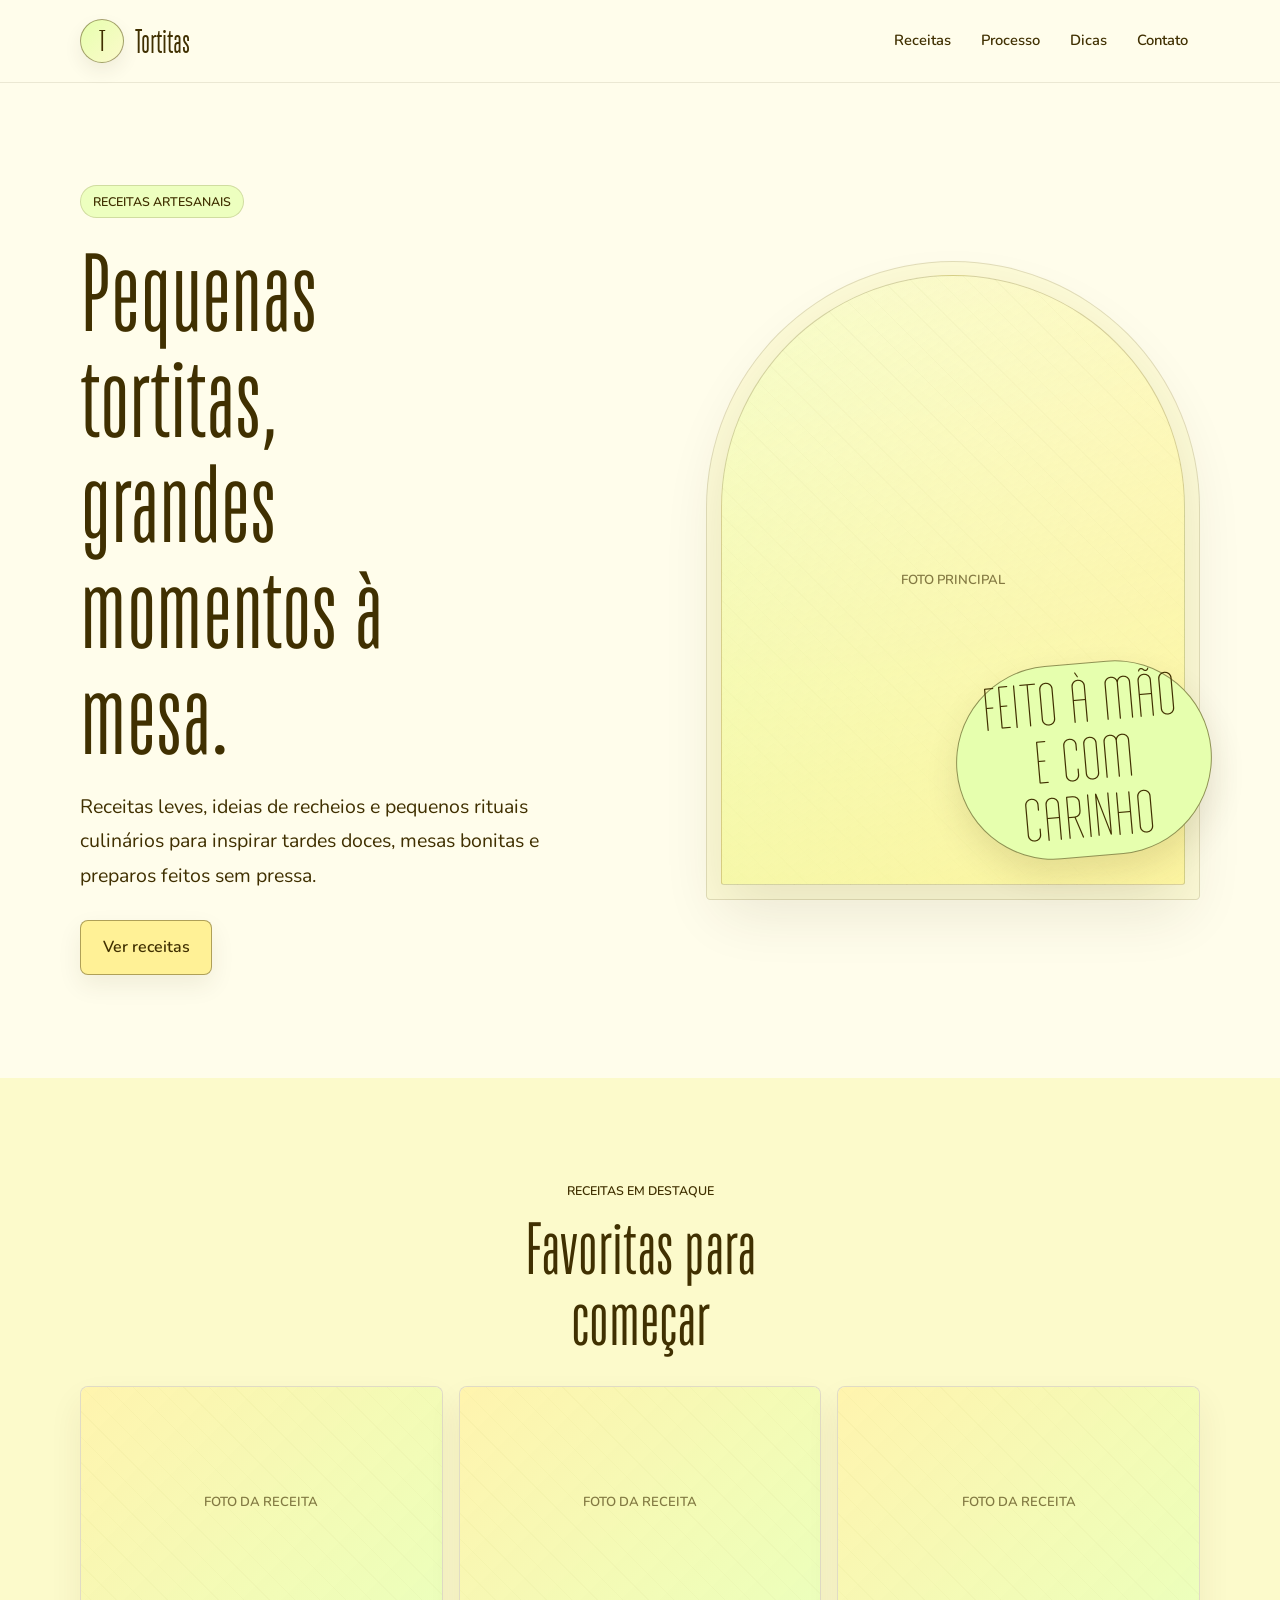
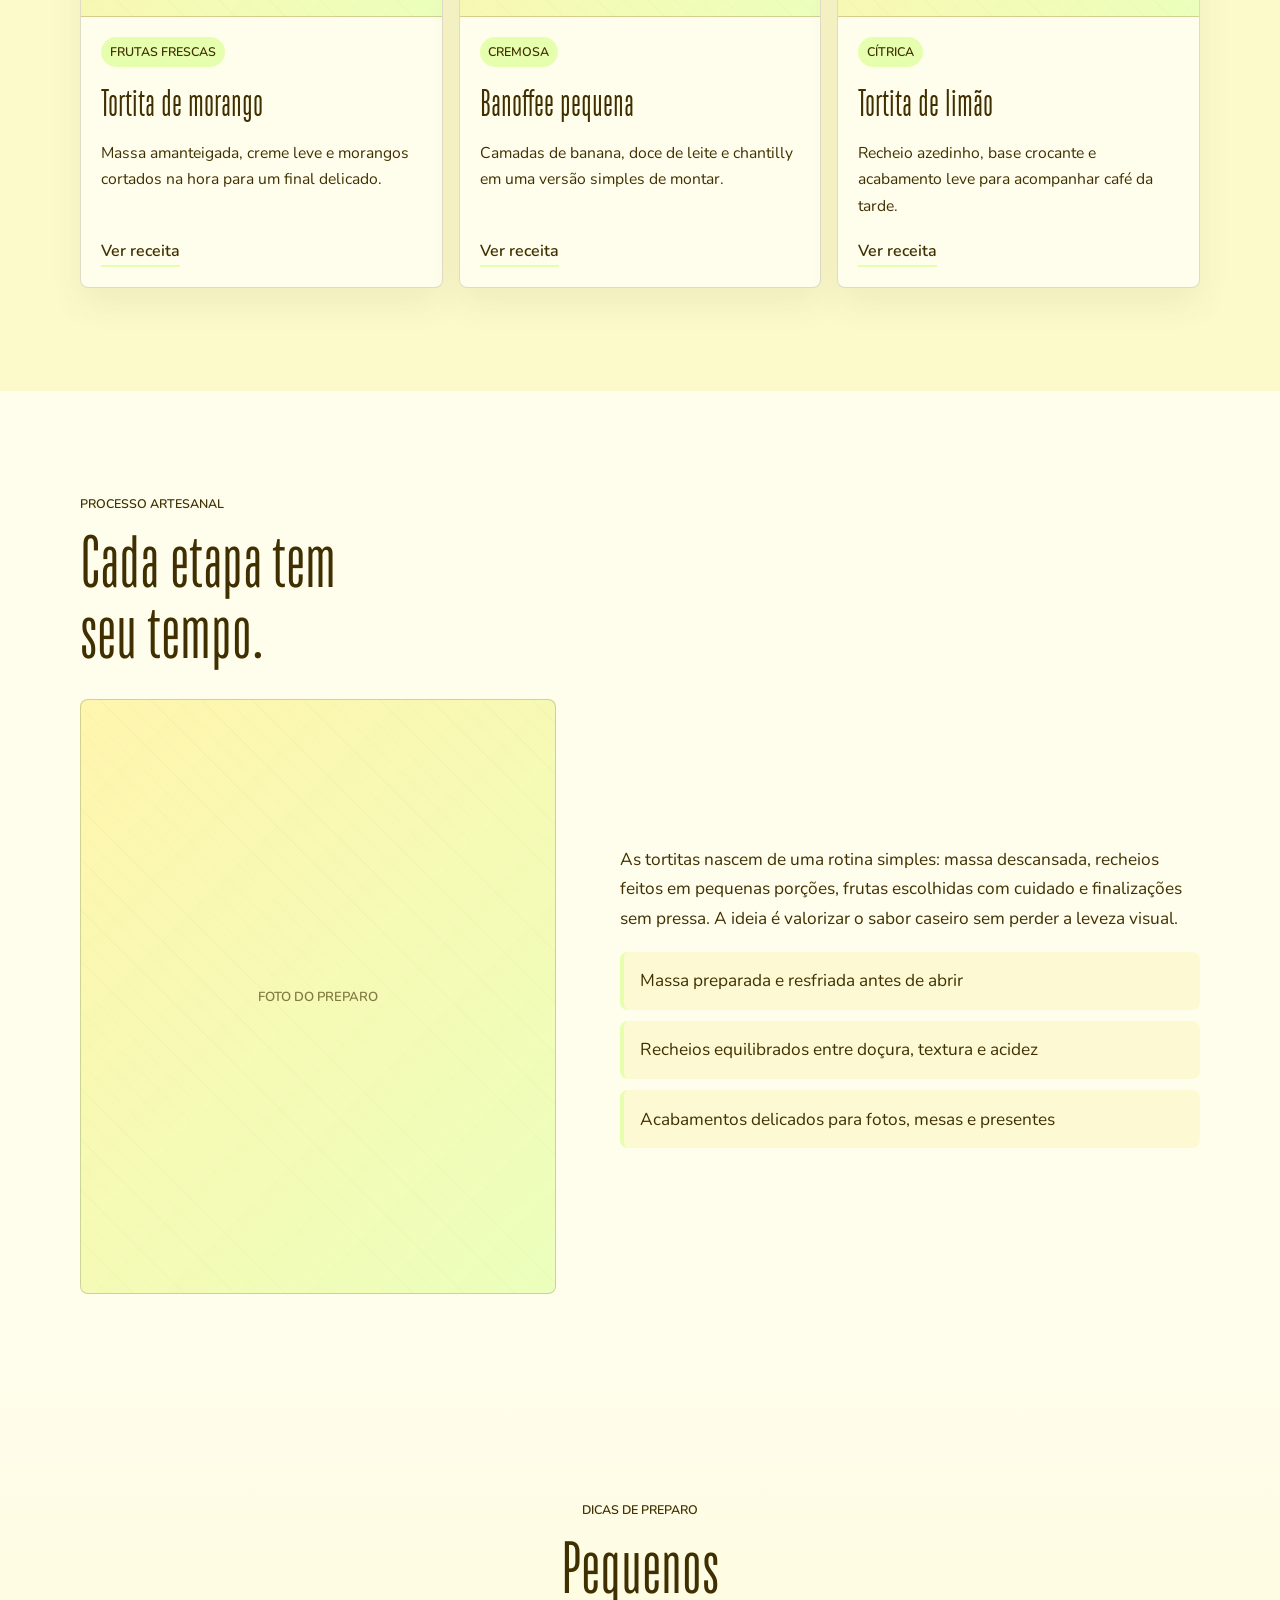
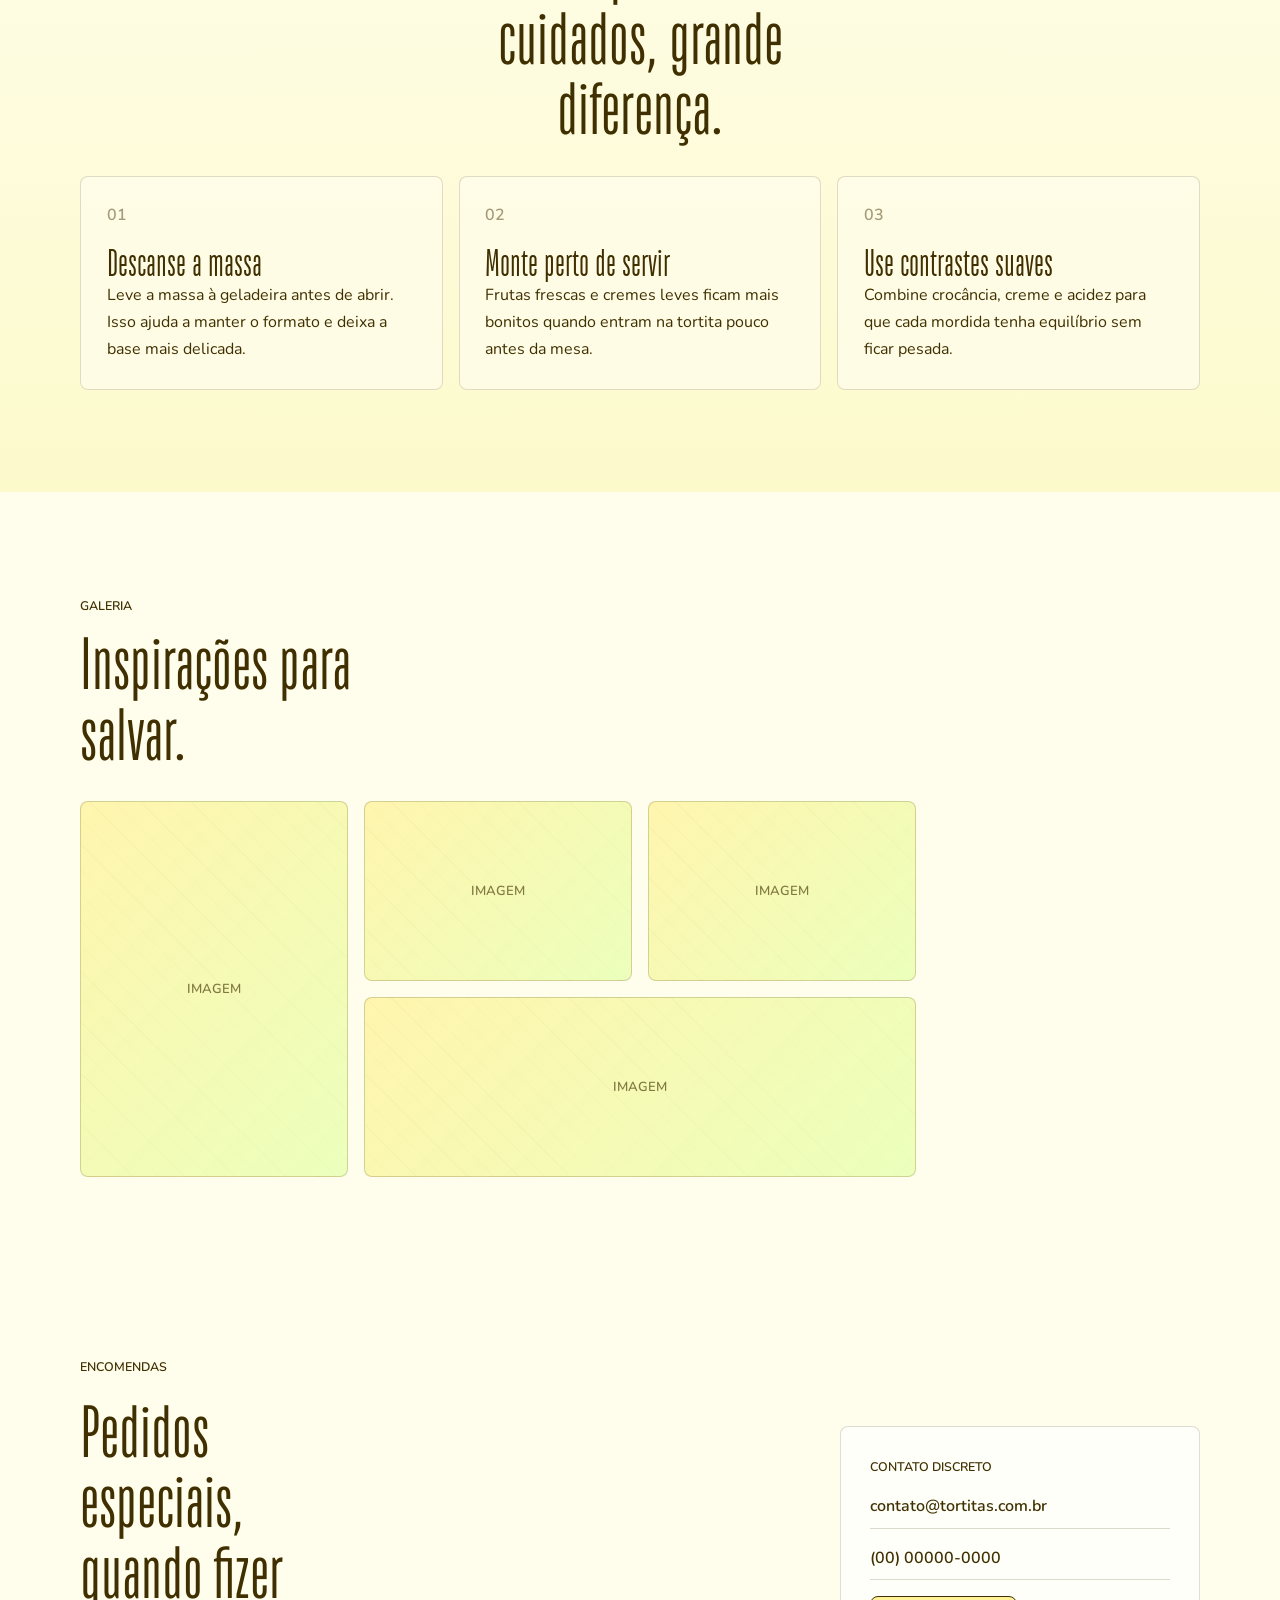
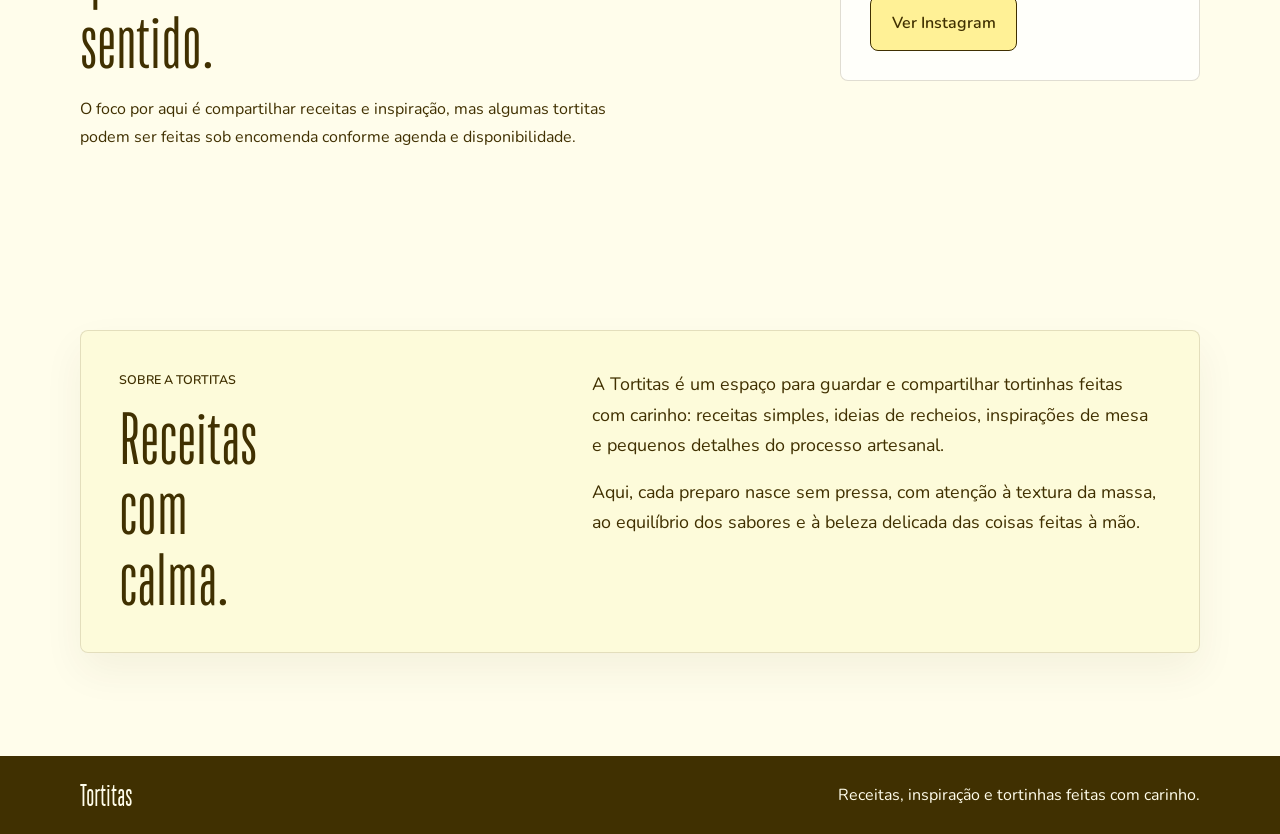
==== index.html @ 724f49f5 "Atualizacao" ====
<!DOCTYPE html>
<html lang="pt-BR">
<head>
  <meta charset="UTF-8">
  <meta name="viewport" content="width=device-width, initial-scale=1.0">
  <meta name="description" content="Tortitas: receitas, inspiração e processos artesanais para tortinhas delicadas feitas em casa.">
  <title>Tortitas | Receitas artesanais</title>
  <link rel="stylesheet" href="estilo/style.css">
</head>
<body>
  <header class="site-header">
    <nav class="navbar" aria-label="Navegação principal">
      <a class="brand" href="#inicio" aria-label="Tortitas - início">
        <span class="brand-mark" aria-hidden="true">T</span>
        <span class="brand-name">Tortitas</span>
      </a>

      <ul class="nav-menu">
        <li><a href="receitas.html">Receitas</a></li>
        <li><a href="#processo">Processo</a></li>
        <li><a href="#dicas">Dicas</a></li>
        <li><a href="#contato">Contato</a></li>
      </ul>
    </nav>
  </header>

  <main>
    <section class="hero section" id="inicio" aria-labelledby="hero-title">
      <div class="hero-content">
        <p class="eyebrow">receitas artesanais</p>
        <h1 id="hero-title">Pequenas tortitas, grandes momentos à mesa.</h1>
        <p class="hero-text">
          Receitas leves, ideias de recheios e pequenos rituais culinários para inspirar
          tardes doces, mesas bonitas e preparos feitos sem pressa.
        </p>
        <a class="button button-primary" href="receitas.html">Ver receitas</a>
      </div>

      <div class="hero-visual" aria-label="Espaço reservado para foto principal de tortitas">
        <div class="image-placeholder image-placeholder-large">
          <span>foto principal</span>
        </div>
        <p class="decorative-note">Feito à mão e com carinho</p>
      </div>
    </section>

    <section class="recipes section" id="receitas" aria-labelledby="recipes-title">
      <div class="section-heading section-heading-centered">
        <p class="eyebrow">receitas em destaque</p>
        <h2 id="recipes-title">Favoritas para começar</h2>
      </div>

      <div class="recipe-grid">
        <article class="recipe-card">
          <div class="image-placeholder card-image">
            <span>foto da receita</span>
          </div>
          <div class="card-content">
            <p class="card-meta">frutas frescas</p>
            <h3>Tortita de morango</h3>
            <p>Massa amanteigada, creme leve e morangos cortados na hora para um final delicado.</p>
            <a class="text-link" href="receitas.html">Ver receita</a>
          </div>
        </article>

        <article class="recipe-card">
          <div class="image-placeholder card-image">
            <span>foto da receita</span>
          </div>
          <div class="card-content">
            <p class="card-meta">cremosa</p>
            <h3>Banoffee pequena</h3>
            <p>Camadas de banana, doce de leite e chantilly em uma versão simples de montar.</p>
            <a class="text-link" href="receitas.html">Ver receita</a>
          </div>
        </article>

        <article class="recipe-card">
          <div class="image-placeholder card-image">
            <span>foto da receita</span>
          </div>
          <div class="card-content">
            <p class="card-meta">cítrica</p>
            <h3>Tortita de limão</h3>
            <p>Recheio azedinho, base crocante e acabamento leve para acompanhar café da tarde.</p>
            <a class="text-link" href="receitas.html">Ver receita</a>
          </div>
        </article>
      </div>
    </section>

    <section class="process section" id="processo" aria-labelledby="process-title">
      <div class="section-heading">
        <p class="eyebrow">processo artesanal</p>
        <h2 id="process-title">Cada etapa tem seu tempo.</h2>
      </div>

      <div class="process-grid">
        <div class="image-placeholder process-image">
          <span>foto do preparo</span>
        </div>

        <div class="process-copy">
          <p>
            As tortitas nascem de uma rotina simples: massa descansada, recheios feitos em pequenas
            porções, frutas escolhidas com cuidado e finalizações sem pressa. A ideia é valorizar o
            sabor caseiro sem perder a leveza visual.
          </p>

          <ul class="feature-list">
            <li>Massa preparada e resfriada antes de abrir</li>
            <li>Recheios equilibrados entre doçura, textura e acidez</li>
            <li>Acabamentos delicados para fotos, mesas e presentes</li>
          </ul>
        </div>
      </div>
    </section>

    <section class="tips section" id="dicas" aria-labelledby="tips-title">
      <div class="section-heading section-heading-centered">
        <p class="eyebrow">dicas de preparo</p>
        <h2 id="tips-title">Pequenos cuidados, grande diferença.</h2>
      </div>

      <div class="tips-list">
        <article class="tip-item">
          <span class="tip-number">01</span>
          <h3>Descanse a massa</h3>
          <p>Leve a massa à geladeira antes de abrir. Isso ajuda a manter o formato e deixa a base mais delicada.</p>
        </article>

        <article class="tip-item">
          <span class="tip-number">02</span>
          <h3>Monte perto de servir</h3>
          <p>Frutas frescas e cremes leves ficam mais bonitos quando entram na tortita pouco antes da mesa.</p>
        </article>

        <article class="tip-item">
          <span class="tip-number">03</span>
          <h3>Use contrastes suaves</h3>
          <p>Combine crocância, creme e acidez para que cada mordida tenha equilíbrio sem ficar pesada.</p>
        </article>
      </div>
    </section>

    <section class="gallery section" aria-labelledby="gallery-title">
      <div class="section-heading">
        <p class="eyebrow">galeria</p>
        <h2 id="gallery-title">Inspirações para salvar.</h2>
      </div>

      <div class="gallery-grid">
        <div class="image-placeholder gallery-item gallery-item-tall"><span>imagem</span></div>
        <div class="image-placeholder gallery-item"><span>imagem</span></div>
        <div class="image-placeholder gallery-item"><span>imagem</span></div>
        <div class="image-placeholder gallery-item gallery-item-wide"><span>imagem</span></div>
      </div>
    </section>

    <section class="contact section" id="contato" aria-labelledby="contact-title">
      <div class="contact-content">
        <p class="eyebrow">encomendas</p>
        <h2 id="contact-title">Pedidos especiais, quando fizer sentido.</h2>
        <p>
          O foco por aqui é compartilhar receitas e inspiração, mas algumas tortitas podem ser feitas
          sob encomenda conforme agenda e disponibilidade.
        </p>
      </div>

      <div class="contact-card" aria-label="Informações de contato">
        <p class="contact-label">Contato discreto</p>
        <a href="mailto:contato@tortitas.com.br">contato@tortitas.com.br</a>
        <a href="tel:+550000000000">(00) 00000-0000</a>
        <a class="button button-secondary" href="https://www.instagram.com/" target="_blank" rel="noreferrer">
          Ver Instagram
        </a>
      </div>
    </section>

    <section class="about section" id="sobre" aria-labelledby="about-title">
      <div class="about-card">
        <div class="section-heading">
          <p class="eyebrow">sobre a Tortitas</p>
          <h2 id="about-title">Receitas com calma.</h2>
        </div>

        <div class="about-text">
          <p>
            A Tortitas é um espaço para guardar e compartilhar tortinhas feitas com carinho:
            receitas simples, ideias de recheios, inspirações de mesa e pequenos detalhes do
            processo artesanal.
          </p>
          <p>
            Aqui, cada preparo nasce sem pressa, com atenção à textura da massa, ao equilíbrio
            dos sabores e à beleza delicada das coisas feitas à mão.
          </p>
        </div>
      </div>
    </section>
  </main>

  <footer class="site-footer">
    <p>Tortitas</p>
    <p>Receitas, inspiração e tortinhas feitas com carinho.</p>
  </footer>
</body>
</html>
---- estilo/style.css ----
@charset "UTF-8";

@font-face {
  font-family: "TT Bluescreens";
  src: url("../tt-bluescreens-font/TT Bluescreens Trial Regular.ttf") format("truetype");
  font-weight: 400;
}

@font-face {
  font-family: "Nunito Local";
  src: url("../nunito-font/Nunito-Regular.ttf") format("truetype");
  font-weight: 400;
}

@font-face {
  font-family: "Nunito Local";
  src: url("../nunito-font/Nunito-SemiBold.ttf") format("truetype");
  font-weight: 700;
}

@font-face {
  font-family: "Salve Decorative";
  src: url("../salve-narrow-font/Salve-Narrow.otf") format("opentype");
  font-weight: 400;
}

:root {
  --cream: #FFFDEB;
  --butter: #FCFACB;
  --sun: #FFF196;
  --green: #E6FFAE;
  --ink: #403001;
  --white: #ffffff;
  --line: rgba(64, 48, 1, 0.16);
  --soft-line: rgba(64, 48, 1, 0.1);
  --shadow: 0 22px 50px rgba(64, 48, 1, 0.1);
  --radius: 8px;
  --max-width: 1120px;
  --section-space: clamp(4rem, 8vw, 7rem);
}

* {
  box-sizing: border-box;
}

html {
  scroll-behavior: smooth;
}

body {
  margin: 0;
  background: var(--cream);
  color: var(--ink);
  font-family: "Nunito Local", Nunito, Arial, sans-serif;
  font-size: 1rem;
  line-height: 1.7;
}

img {
  display: block;
  max-width: 100%;
}

a {
  color: inherit;
  text-decoration: none;
}

h1,
h2,
h3,
p {
  margin: 0;
}

h1,
h2,
h3,
.brand-name {
  font-family: "TT Bluescreens", Georgia, serif;
  font-weight: 400;
  line-height: 0.95;
}

h1 {
  max-width: 13ch;
  font-size: clamp(3.6rem, 8vw, 7.3rem);
}

h2 {
  max-width: 13ch;
  font-size: clamp(2.8rem, 5.8vw, 5.2rem);
}

h3 {
  font-size: clamp(1.8rem, 3vw, 2.5rem);
}

.site-header {
  position: sticky;
  top: 0;
  z-index: 10;
  background: rgba(255, 253, 235, 0.9);
  border-bottom: 1px solid var(--soft-line);
  backdrop-filter: blur(18px);
}

.navbar {
  width: min(calc(100% - 2rem), var(--max-width));
  min-height: 82px;
  margin: 0 auto;
  display: flex;
  align-items: center;
  justify-content: space-between;
  gap: clamp(1.5rem, 4vw, 3rem);
}

.brand {
  display: inline-flex;
  align-items: center;
  flex: 0 0 auto;
  gap: 0.7rem;
}

.brand-mark {
  width: 44px;
  height: 44px;
  display: grid;
  place-items: center;
  border: 1px solid rgba(64, 48, 1, 0.45);
  border-radius: 50%;
  background: linear-gradient(135deg, var(--green), var(--butter));
  font-family: "TT Bluescreens", Georgia, serif;
  font-size: 1.9rem;
  line-height: 1;
  box-shadow: 0 8px 18px rgba(64, 48, 1, 0.08);
}

.brand-name {
  font-size: 2.15rem;
  line-height: 1;
}

.nav-menu {
  display: flex;
  align-items: center;
  justify-content: flex-end;
  flex-wrap: wrap;
  gap: 0.45rem;
  padding: 0;
  margin: 0;
  list-style: none;
  font-size: 0.92rem;
  font-weight: 700;
}

.nav-menu a {
  position: relative;
  display: inline-flex;
  align-items: center;
  min-height: 38px;
  padding: 0.35rem 0.72rem;
  border-radius: 999px;
  transition: background 180ms ease, color 180ms ease;
}

.nav-menu a::after {
  content: "";
  position: absolute;
  left: 0.72rem;
  right: 0.72rem;
  bottom: 0.38rem;
  height: 2px;
  background: rgba(64, 48, 1, 0.35);
  transform: scaleX(0);
  transform-origin: left;
  transition: transform 180ms ease;
}

.nav-menu a:hover,
.nav-menu a:focus-visible,
.nav-menu a[aria-current="page"] {
  background: rgba(255, 241, 150, 0.58);
}

.nav-menu a:hover::after,
.nav-menu a:focus-visible::after,
.nav-menu a[aria-current="page"]::after {
  transform: scaleX(1);
}

.section {
  width: min(calc(100% - 2rem), var(--max-width));
  margin: 0 auto;
  padding: var(--section-space) 0;
}

.eyebrow,
.card-meta,
.contact-label {
  font-size: 0.78rem;
  font-weight: 700;
  letter-spacing: 0;
  text-transform: uppercase;
}

.button {
  width: fit-content;
  min-height: 48px;
  display: inline-flex;
  align-items: center;
  justify-content: center;
  padding: 0.8rem 1.3rem;
  border: 1px solid var(--ink);
  border-radius: var(--radius);
  font-weight: 700;
  transition: transform 180ms ease, box-shadow 180ms ease, background 180ms ease;
}

.button:hover,
.button:focus-visible {
  transform: translateY(-2px);
  box-shadow: 0 12px 24px rgba(64, 48, 1, 0.12);
}

.button-primary {
  background: var(--ink);
  color: var(--cream);
}

.button-secondary {
  background: var(--sun);
}

.text-link {
  width: fit-content;
  border-bottom: 2px solid var(--green);
  font-weight: 700;
}

.hero {
  position: relative;
  min-height: calc(100vh - 78px);
  display: grid;
  grid-template-columns: minmax(0, 1fr) minmax(300px, 0.92fr);
  align-items: center;
  gap: clamp(2.5rem, 7vw, 5.8rem);
  padding-top: clamp(4rem, 8vw, 7rem);
  padding-bottom: clamp(4.5rem, 8vw, 7rem);
}

.hero-content,
.process-copy,
.card-content,
.contact-content {
  display: grid;
  gap: 1.15rem;
}

.hero-content {
  gap: 1.35rem;
}

.hero .eyebrow {
  width: fit-content;
  padding: 0.3rem 0.75rem;
  border: 1px solid rgba(64, 48, 1, 0.16);
  border-radius: 999px;
  background: rgba(230, 255, 174, 0.72);
}

.hero h1 {
  max-width: 10.8ch;
  font-size: clamp(4.1rem, 8.7vw, 8rem);
}

.hero-text {
  max-width: 32rem;
  font-size: clamp(1.08rem, 1.8vw, 1.22rem);
  line-height: 1.75;
}

.hero .button-primary {
  margin-top: 0.35rem;
  padding: 0.82rem 1.35rem;
  background: var(--sun);
  color: var(--ink);
  border-color: rgba(64, 48, 1, 0.42);
  box-shadow: 0 10px 24px rgba(64, 48, 1, 0.08);
}

.hero-visual {
  position: relative;
  padding: clamp(0.55rem, 1.5vw, 0.85rem);
  border: 1px solid rgba(64, 48, 1, 0.14);
  border-radius: 999px 999px 18px 18px;
  background: rgba(252, 250, 203, 0.62);
}

.image-placeholder {
  display: grid;
  place-items: center;
  min-height: 260px;
  overflow: hidden;
  border: 1px solid rgba(64, 48, 1, 0.2);
  border-radius: var(--radius);
  background:
    linear-gradient(135deg, rgba(255, 241, 150, 0.72), rgba(230, 255, 174, 0.78)),
    repeating-linear-gradient(45deg, rgba(64, 48, 1, 0.07) 0 1px, transparent 1px 18px);
  color: rgba(64, 48, 1, 0.64);
  font-size: 0.82rem;
  font-weight: 700;
  text-transform: uppercase;
}

.image-placeholder-large {
  min-height: clamp(400px, 55vw, 610px);
  border-radius: 999px 999px 12px 12px;
  background:
    linear-gradient(145deg, rgba(255, 253, 235, 0.1), rgba(255, 241, 150, 0.78)),
    linear-gradient(35deg, rgba(230, 255, 174, 0.76), rgba(252, 250, 203, 0.4)),
    repeating-linear-gradient(45deg, rgba(64, 48, 1, 0.055) 0 1px, transparent 1px 20px);
  box-shadow: 0 26px 60px rgba(64, 48, 1, 0.11);
}

.decorative-note {
  position: absolute;
  right: clamp(-0.9rem, -1vw, -0.35rem);
  bottom: clamp(1.2rem, 4vw, 2.6rem);
  max-width: 16rem;
  padding: 0.65rem 1.2rem;
  background: var(--green);
  border: 1px solid rgba(64, 48, 1, 0.52);
  border-radius: 999px;
  font-family: "Salve Decorative", "Brush Script MT", cursive;
  font-size: clamp(2.25rem, 4.7vw, 4.2rem);
  line-height: 0.95;
  text-align: center;
  box-shadow: 0 16px 34px rgba(64, 48, 1, 0.12);
  transform: rotate(-5deg);
}

.section-heading {
  display: grid;
  gap: 0.75rem;
  margin-bottom: 2rem;
}

.section-heading-centered {
  justify-items: center;
  text-align: center;
}

.about {
  padding-top: clamp(3rem, 6vw, 5rem);
}

.about-card {
  display: grid;
  grid-template-columns: minmax(220px, 0.72fr) minmax(0, 1fr);
  align-items: start;
  gap: clamp(1.8rem, 5vw, 4rem);
  padding: clamp(1.4rem, 4vw, 2.4rem);
  border: 1px solid rgba(64, 48, 1, 0.14);
  border-radius: var(--radius);
  background: rgba(252, 250, 203, 0.52);
  box-shadow: 0 18px 42px rgba(64, 48, 1, 0.06);
}

.about .section-heading {
  margin-bottom: 0;
}

.about h2 {
  max-width: 8ch;
}

.about-text {
  display: grid;
  gap: 1rem;
  max-width: 42rem;
  font-size: clamp(1rem, 1.5vw, 1.12rem);
}

.recipes {
  width: 100%;
  max-width: none;
  background: var(--butter);
}

.recipes > * {
  width: min(calc(100% - 2rem), var(--max-width));
  margin-inline: auto;
}

.recipe-grid {
  display: grid;
  grid-template-columns: repeat(3, minmax(0, 1fr));
  align-items: stretch;
  gap: 1rem;
}

.recipe-card {
  height: 100%;
  display: flex;
  flex-direction: column;
  overflow: hidden;
  border: 1px solid var(--line);
  border-radius: var(--radius);
  background: var(--cream);
  box-shadow: 0 16px 34px rgba(64, 48, 1, 0.07);
}

.card-image {
  height: 230px;
  min-height: 230px;
  flex: 0 0 230px;
  border-width: 0 0 1px;
  border-radius: 0;
}

.card-content {
  flex: 1;
  display: flex;
  flex-direction: column;
  align-items: flex-start;
  padding: 1.25rem;
}

.card-content p:not(.card-meta) {
  font-size: 0.98rem;
}

.card-meta {
  width: fit-content;
  padding: 0.25rem 0.55rem;
  border-radius: 999px;
  background: var(--green);
}

.card-content .text-link {
  margin-top: auto;
}

.process-grid {
  display: grid;
  grid-template-columns: minmax(240px, 0.82fr) minmax(0, 1fr);
  align-items: center;
  gap: clamp(2rem, 5vw, 4rem);
}

.process-image {
  aspect-ratio: 4 / 5;
}

.process-copy {
  max-width: 38rem;
  font-size: 1.08rem;
}

.feature-list {
  display: grid;
  gap: 0.7rem;
  padding: 0;
  margin: 0;
  list-style: none;
}

.feature-list li {
  padding: 0.9rem 1rem;
  border-left: 4px solid var(--green);
  background: rgba(252, 250, 203, 0.72);
  border-radius: var(--radius);
}

.tips {
  width: 100%;
  max-width: none;
  background: linear-gradient(180deg, var(--cream), var(--butter));
}

.tips > * {
  width: min(calc(100% - 2rem), var(--max-width));
  margin-inline: auto;
}

.tips-list {
  display: grid;
  grid-template-columns: repeat(3, minmax(0, 1fr));
  gap: 1rem;
}

.tip-item {
  padding: clamp(1.2rem, 3vw, 1.6rem);
  border: 1px solid var(--line);
  border-radius: var(--radius);
  background: rgba(255, 253, 235, 0.75);
}

.tip-number {
  display: block;
  margin-bottom: 1rem;
  color: rgba(64, 48, 1, 0.48);
  font-weight: 700;
}

.gallery-grid {
  display: grid;
  grid-template-columns: repeat(4, 1fr);
  grid-auto-rows: 180px;
  gap: 1rem;
}

.gallery-item {
  min-height: auto;
}

.gallery-item-tall {
  grid-row: span 2;
}

.gallery-item-wide {
  grid-column: span 2;
}

.contact {
  display: grid;
  grid-template-columns: minmax(0, 1fr) minmax(280px, 360px);
  align-items: center;
  gap: clamp(2rem, 6vw, 5rem);
  padding-top: clamp(3rem, 6vw, 5rem);
}

.contact-content p {
  max-width: 34rem;
}

.contact-card {
  display: grid;
  gap: 1rem;
  padding: clamp(1.25rem, 4vw, 1.8rem);
  border: 1px solid var(--line);
  border-radius: var(--radius);
  background: rgba(255, 255, 255, 0.72);
}

.contact-card a:not(.button) {
  padding-bottom: 0.45rem;
  border-bottom: 1px solid rgba(64, 48, 1, 0.18);
  font-weight: 700;
}

.recipes-page {
  background:
    linear-gradient(180deg, rgba(252, 250, 203, 0.62), rgba(255, 253, 235, 0) 28rem),
    var(--cream);
}

.recipes-hero {
  display: grid;
  justify-items: center;
  gap: 1.1rem;
  padding-top: clamp(4rem, 8vw, 7rem);
  padding-bottom: clamp(3rem, 6vw, 4.5rem);
  text-align: center;
}

.recipes-hero h1 {
  max-width: 11ch;
}

.recipes-hero p:not(.eyebrow) {
  max-width: 42rem;
  font-size: clamp(1.05rem, 1.8vw, 1.22rem);
}

.recipe-collection {
  display: grid;
  gap: clamp(1.2rem, 3vw, 1.8rem);
  padding-top: 0;
}

.editorial-recipe-card {
  display: grid;
  grid-template-columns: minmax(260px, 0.82fr) minmax(0, 1fr);
  align-items: stretch;
  overflow: hidden;
  border: 1px solid var(--line);
  border-radius: var(--radius);
  background: rgba(255, 253, 235, 0.84);
  box-shadow: 0 18px 42px rgba(64, 48, 1, 0.07);
  transition: transform 180ms ease, box-shadow 180ms ease;
}

.editorial-recipe-card:hover {
  transform: translateY(-3px);
  box-shadow: 0 24px 54px rgba(64, 48, 1, 0.11);
}

.editorial-recipe-image {
  min-height: 330px;
  margin: 0;
  background: var(--butter);
}

.editorial-recipe-image img {
  width: 100%;
  height: 100%;
  object-fit: cover;
}

.editorial-recipe-placeholder {
  display: grid;
  place-items: center;
  height: 100%;
  min-height: 330px;
  background:
    linear-gradient(135deg, rgba(255, 241, 150, 0.72), rgba(230, 255, 174, 0.78)),
    repeating-linear-gradient(45deg, rgba(64, 48, 1, 0.07) 0 1px, transparent 1px 18px);
  color: rgba(64, 48, 1, 0.64);
  font-size: 0.82rem;
  font-weight: 700;
  text-transform: uppercase;
}

.editorial-recipe-content {
  display: grid;
  align-content: center;
  gap: 1rem;
  padding: clamp(1.35rem, 4vw, 2.4rem);
}

.editorial-recipe-content h2 {
  max-width: 9ch;
  font-size: clamp(2.8rem, 5vw, 4.6rem);
}

.editorial-recipe-content p:not(.card-meta) {
  max-width: 42rem;
}

.site-footer {
  display: flex;
  align-items: center;
  justify-content: space-between;
  gap: 1rem;
  padding: 1.4rem max(1rem, calc((100vw - var(--max-width)) / 2));
  border-top: 1px solid rgba(64, 48, 1, 0.14);
  background: var(--ink);
  color: var(--cream);
}

.site-footer p:first-child {
  font-family: "TT Bluescreens", Georgia, serif;
  font-size: 2rem;
  line-height: 1;
}

@media (max-width: 900px) {
  .hero,
  .process-grid,
  .contact {
    grid-template-columns: 1fr;
  }

  .hero {
    min-height: auto;
    padding-top: 3rem;
  }

  .about-card {
    grid-template-columns: 1fr;
  }

  .recipe-grid,
  .tips-list {
    grid-template-columns: 1fr;
  }

  .card-image {
    height: 260px;
    min-height: 260px;
    flex-basis: 260px;
  }

  .gallery-grid {
    grid-template-columns: repeat(2, 1fr);
  }

  .editorial-recipe-card {
    grid-template-columns: 1fr;
  }

  .editorial-recipe-image,
  .editorial-recipe-placeholder {
    min-height: 280px;
  }
}

@media (max-width: 640px) {
  .navbar {
    min-height: auto;
    padding: 0.95rem 0 1rem;
    align-items: flex-start;
    flex-direction: column;
    gap: 0.85rem;
  }

  .nav-menu {
    width: 100%;
    display: grid;
    grid-template-columns: repeat(2, 1fr);
    gap: 0.5rem;
    font-size: 0.9rem;
  }

  .nav-menu a {
    min-height: 40px;
    justify-content: center;
    padding: 0.45rem 0.65rem;
    border: 1px solid rgba(64, 48, 1, 0.1);
    background: rgba(252, 250, 203, 0.5);
  }

  .nav-menu a::after {
    display: none;
  }

  .section,
  .recipes > *,
  .tips > * {
    width: min(calc(100% - 1.25rem), var(--max-width));
  }

  h1,
  h2 {
    max-width: 11ch;
  }

  .button {
    width: 100%;
  }

  .image-placeholder-large {
    min-height: 340px;
  }

  .decorative-note {
    right: 0.5rem;
    bottom: 1.3rem;
    max-width: 12rem;
  }

  .gallery-grid {
    grid-template-columns: 1fr;
    grid-auto-rows: 220px;
  }

  .gallery-item-tall,
  .gallery-item-wide {
    grid-column: auto;
    grid-row: auto;
  }

  .site-footer {
    align-items: flex-start;
    flex-direction: column;
  }
}
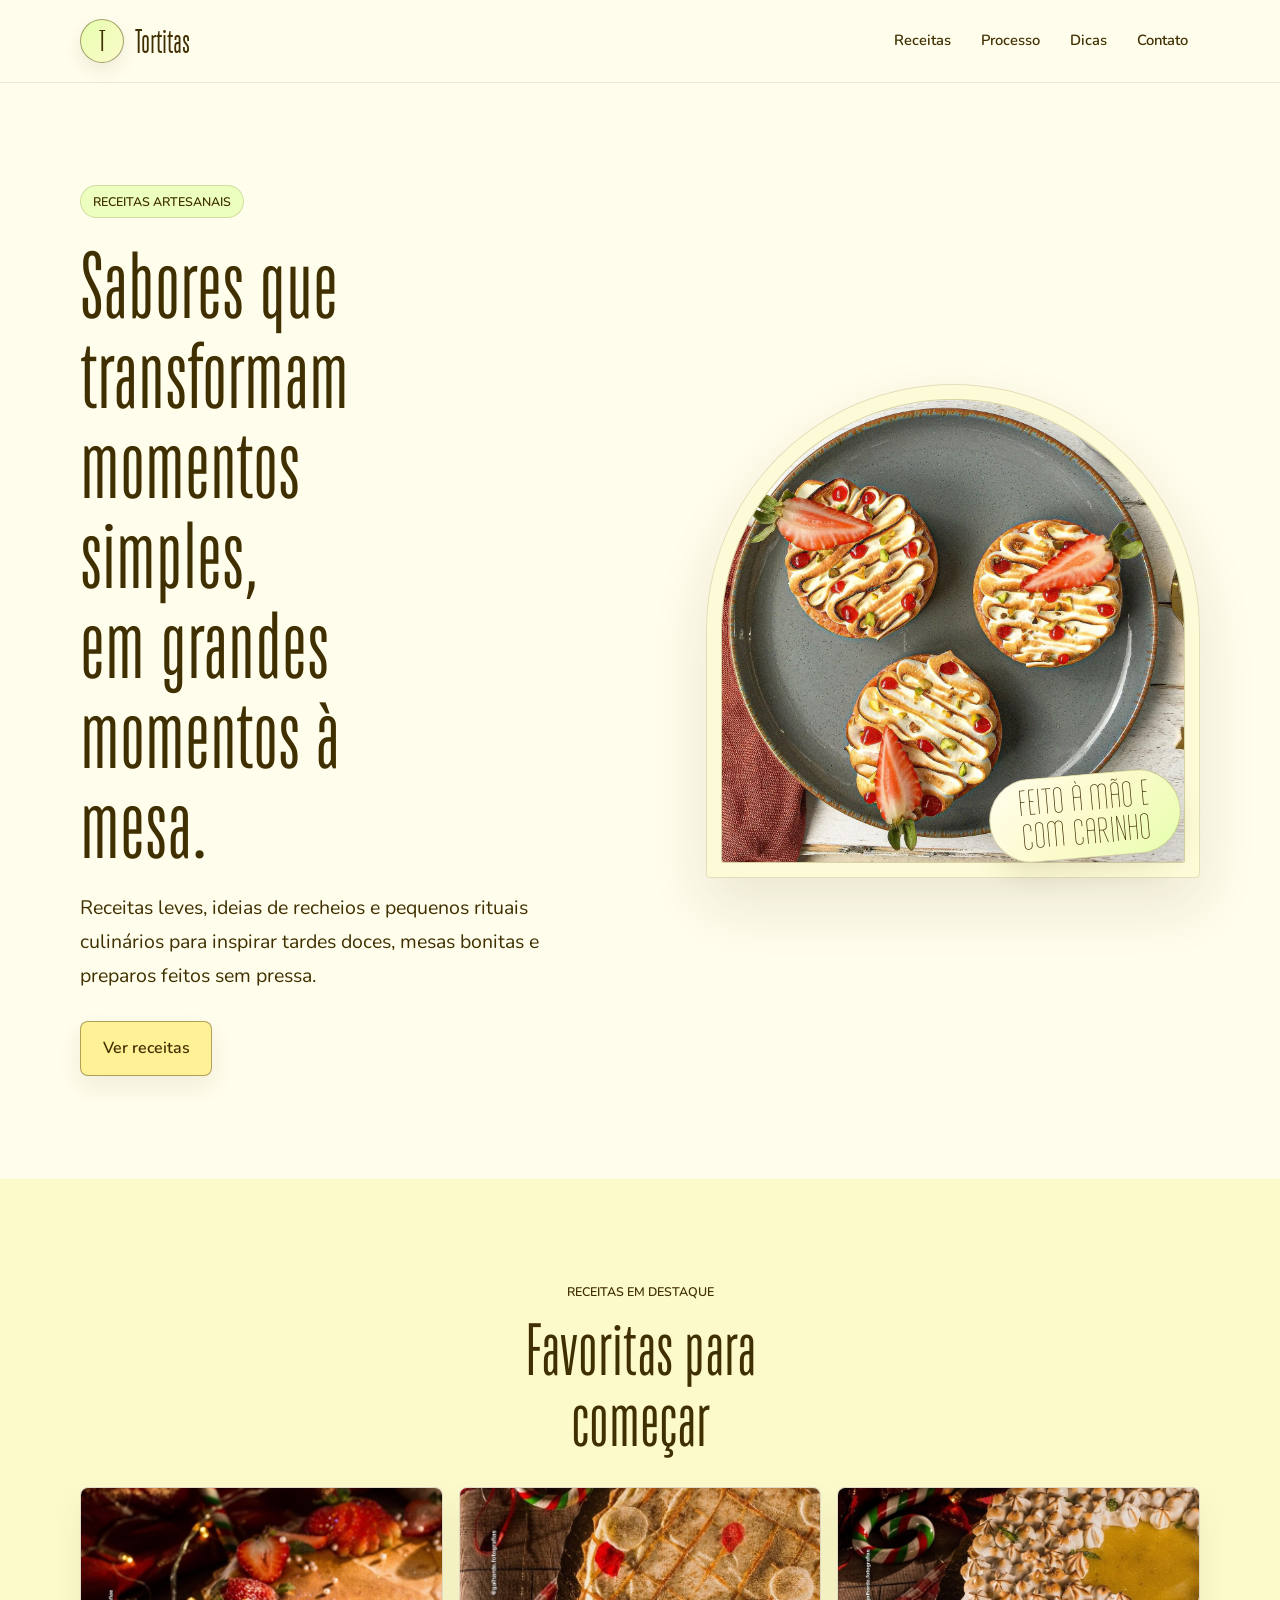
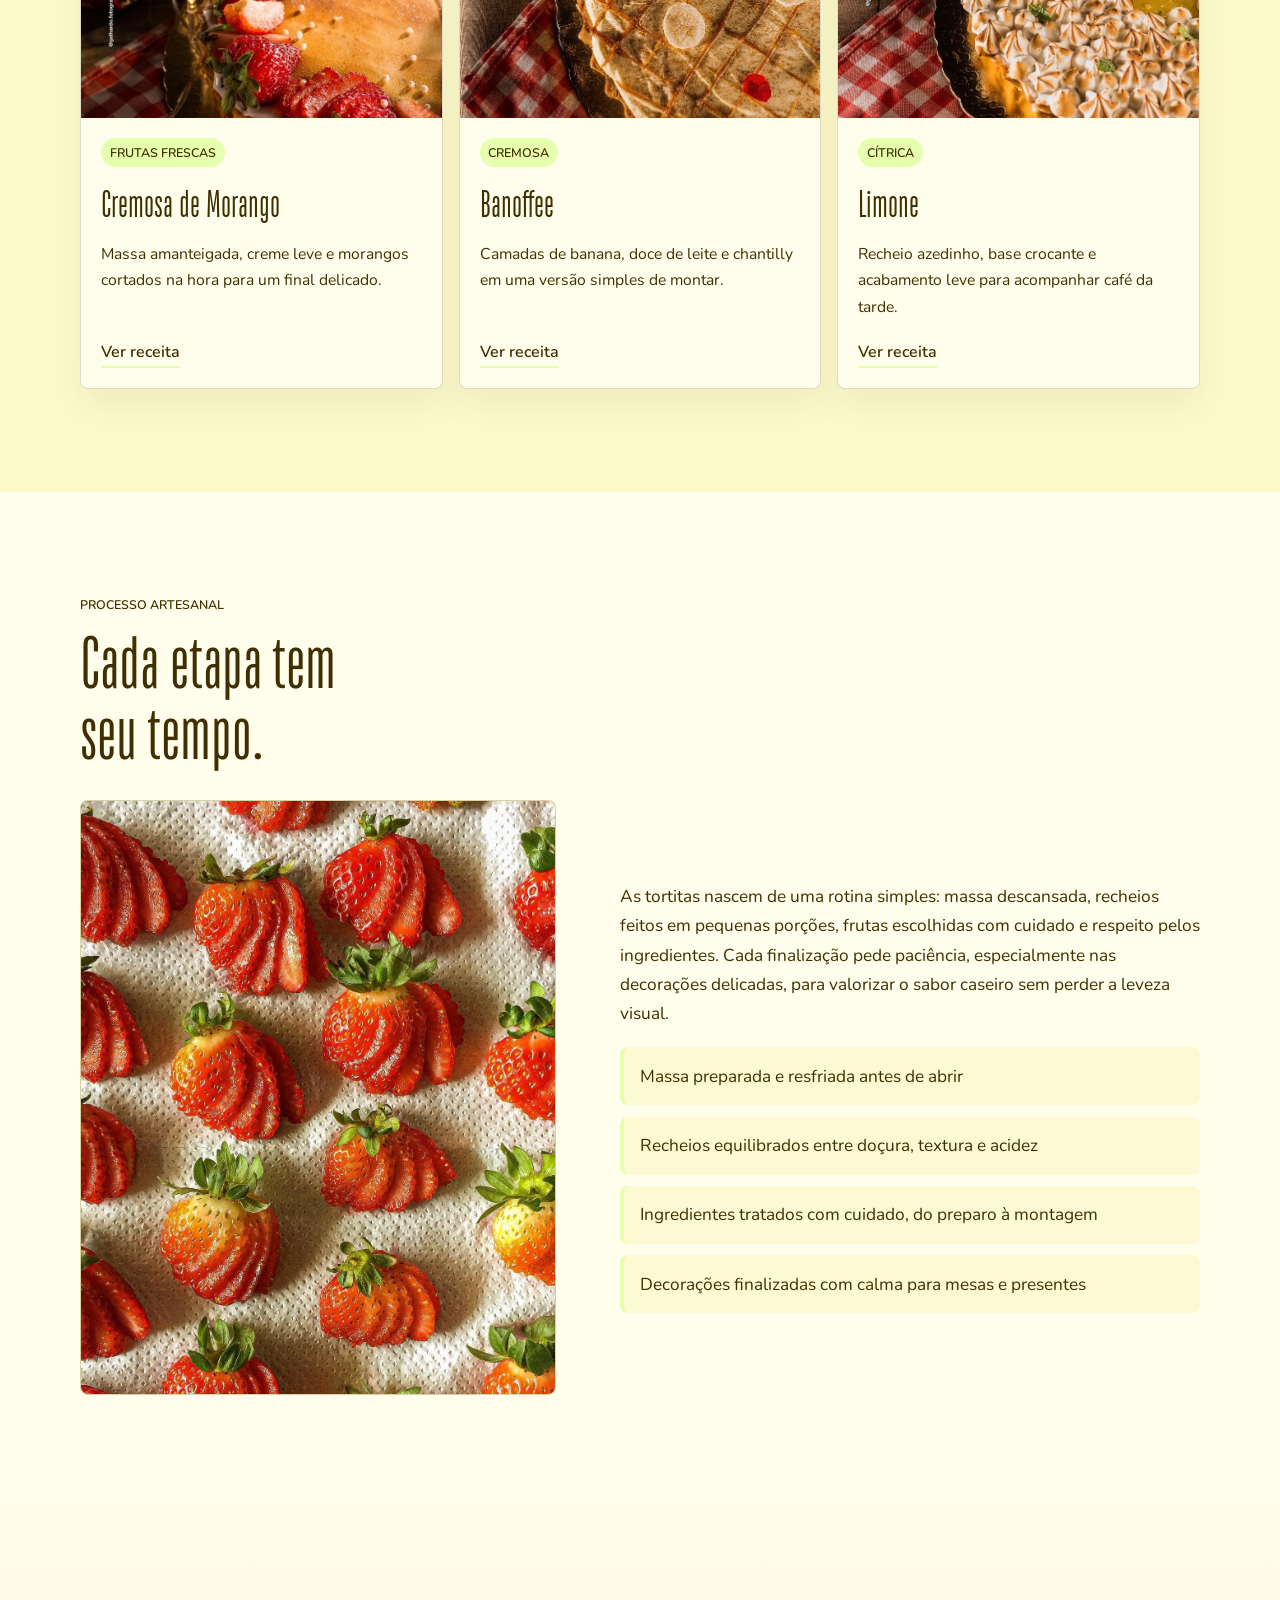
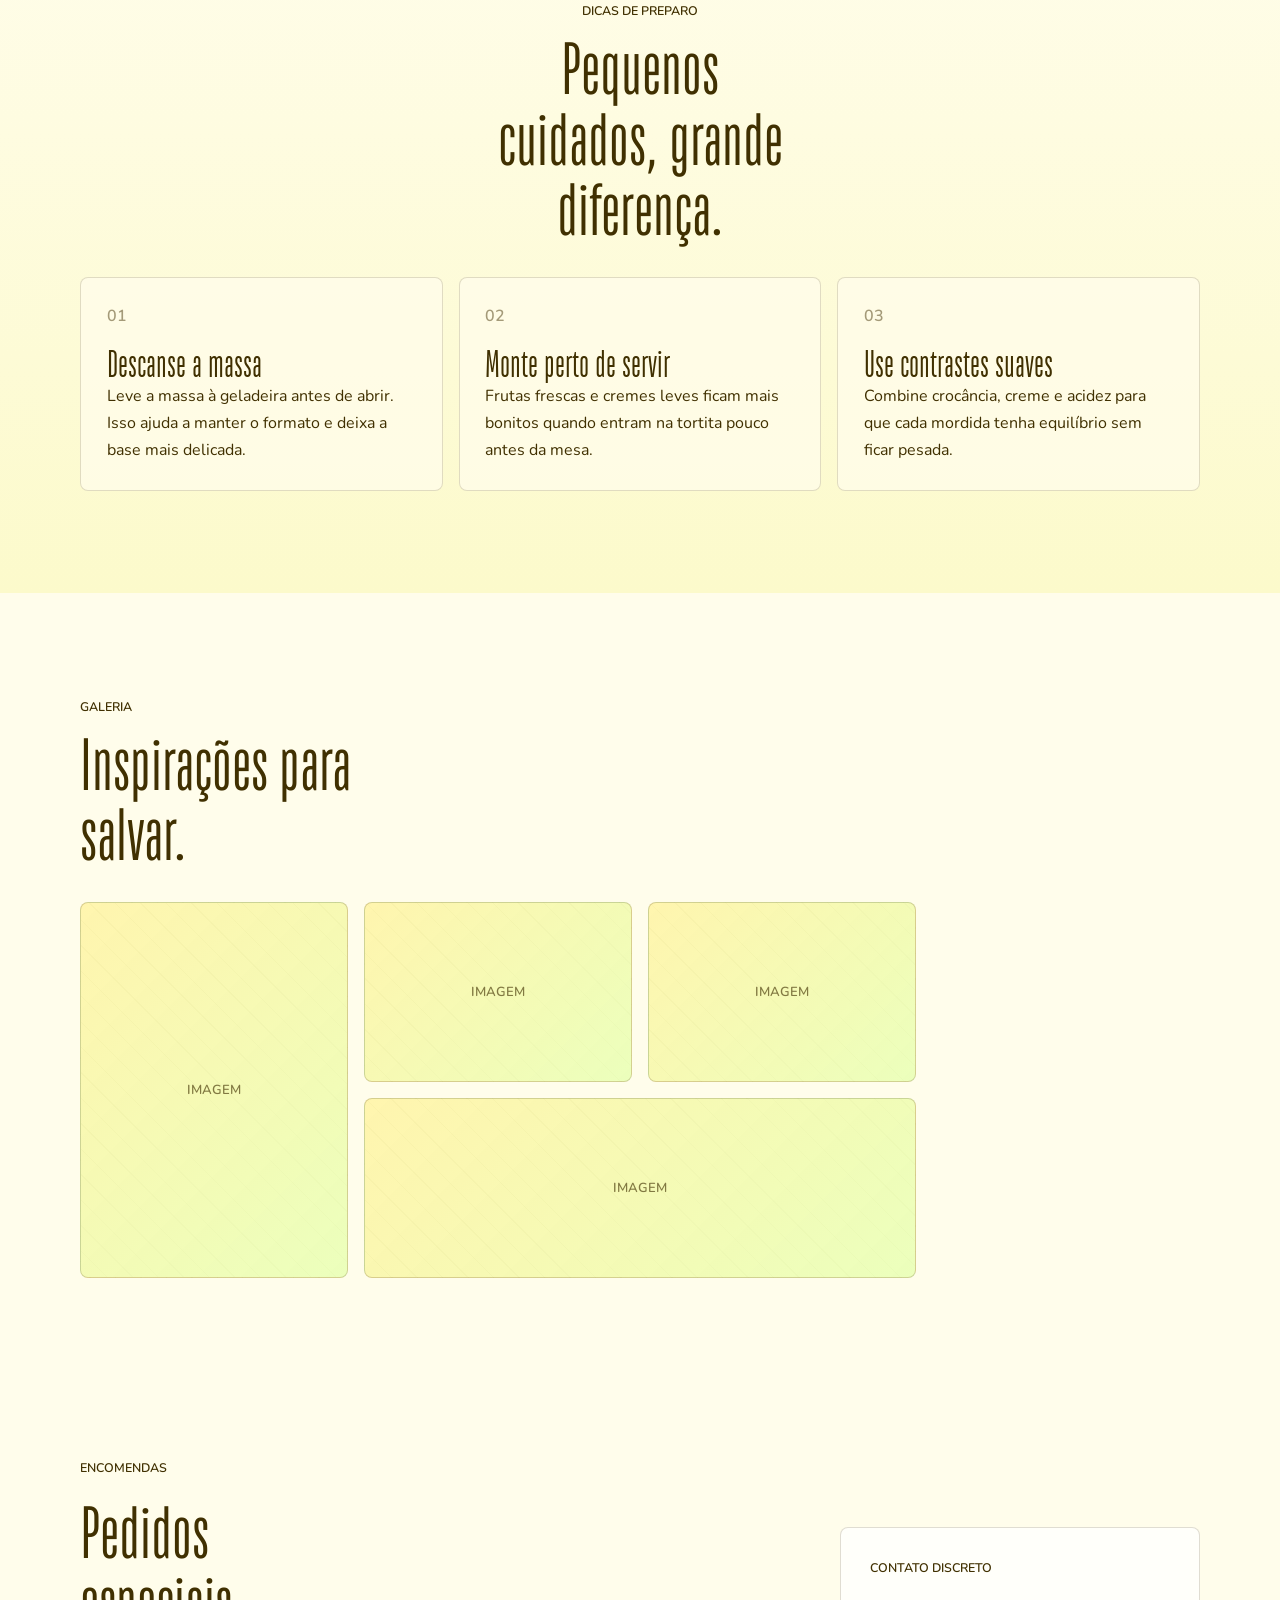
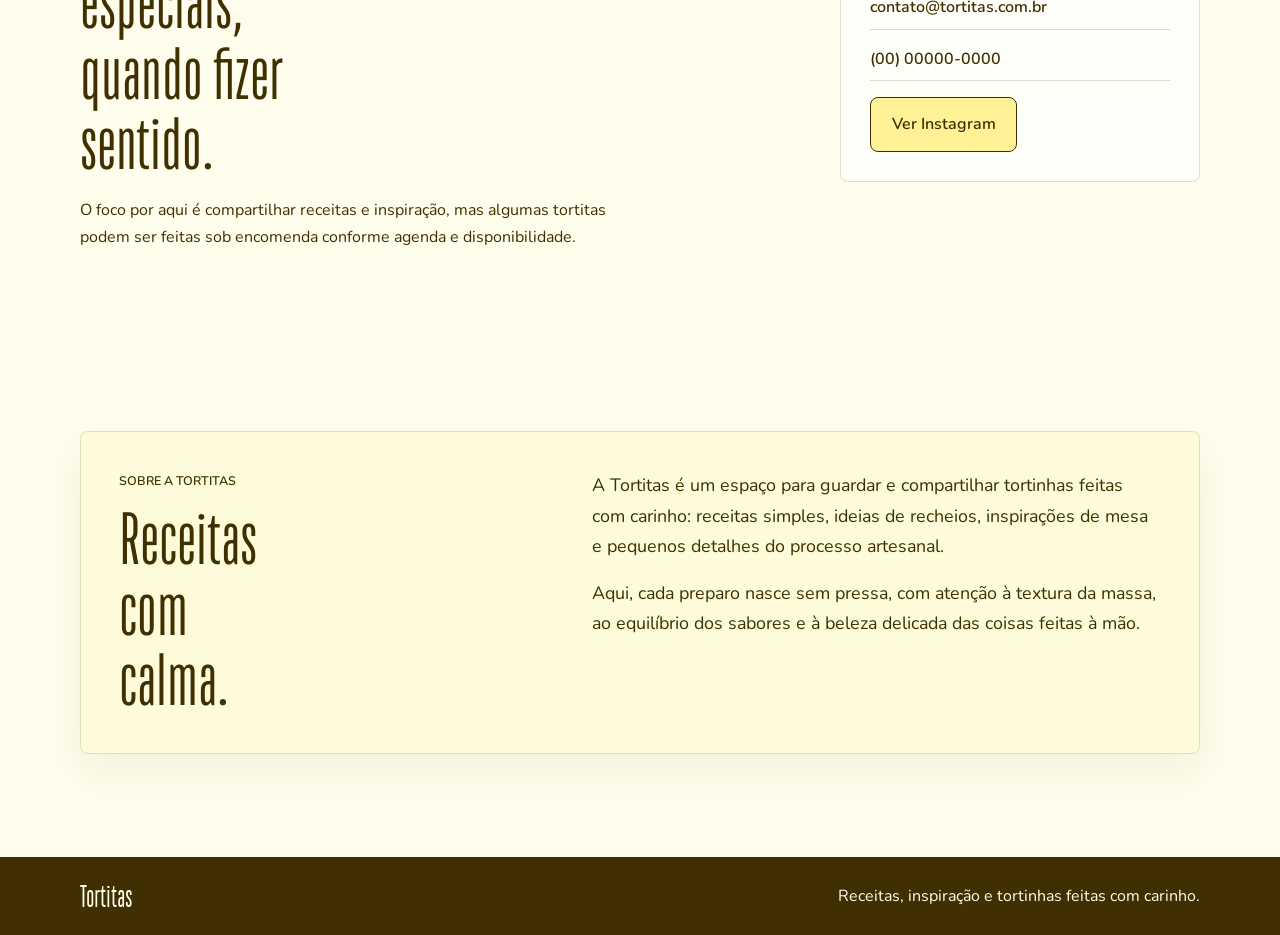
==== commit 67d2d638: "Atualizacao" ====
--- a/index.html
+++ b/index.html
@@ -28,7 +28,7 @@
     <section class="hero section" id="inicio" aria-labelledby="hero-title">
       <div class="hero-content">
         <p class="eyebrow">receitas artesanais</p>
-        <h1 id="hero-title">Pequenas tortitas, grandes momentos à mesa.</h1>
+        <h1 id="hero-title">Sabores que transformam momentos simples, <br>em grandes momentos à mesa.</h1>
         <p class="hero-text">
           Receitas leves, ideias de recheios e pequenos rituais culinários para inspirar
           tardes doces, mesas bonitas e preparos feitos sem pressa.
@@ -37,9 +37,7 @@
       </div>
 
       <div class="hero-visual" aria-label="Espaço reservado para foto principal de tortitas">
-        <div class="image-placeholder image-placeholder-large">
-          <span>foto principal</span>
-        </div>
+        <img class="hero-image image-placeholder-large" src="images/principal1.jpg" alt="Tortitas artesanais em uma mesa delicada">
         <p class="decorative-note">Feito à mão e com carinho</p>
       </div>
     </section>
@@ -52,36 +50,36 @@
 
       <div class="recipe-grid">
         <article class="recipe-card">
-          <div class="image-placeholder card-image">
-            <span>foto da receita</span>
-          </div>
+          <figure class="card-image">
+            <img src="images/cremosamorango (2).jpg" alt="Tortita cremosa de morango">
+          </figure>
           <div class="card-content">
             <p class="card-meta">frutas frescas</p>
-            <h3>Tortita de morango</h3>
+            <h3>Cremosa de Morango</h3>
             <p>Massa amanteigada, creme leve e morangos cortados na hora para um final delicado.</p>
             <a class="text-link" href="receitas.html">Ver receita</a>
           </div>
         </article>
 
         <article class="recipe-card">
-          <div class="image-placeholder card-image">
-            <span>foto da receita</span>
-          </div>
+          <figure class="card-image">
+            <img src="images/banoffeec.jpg" alt="Tortita banoffee com banana e doce de leite">
+          </figure>
           <div class="card-content">
             <p class="card-meta">cremosa</p>
-            <h3>Banoffee pequena</h3>
+            <h3>Banoffee</h3>
             <p>Camadas de banana, doce de leite e chantilly em uma versão simples de montar.</p>
             <a class="text-link" href="receitas.html">Ver receita</a>
           </div>
         </article>
 
         <article class="recipe-card">
-          <div class="image-placeholder card-image">
-            <span>foto da receita</span>
-          </div>
+          <figure class="card-image">
+            <img src="images/limonec.jpg" alt="Tortita Limone com merengue tostado">
+          </figure>
           <div class="card-content">
             <p class="card-meta">cítrica</p>
-            <h3>Tortita de limão</h3>
+            <h3>Limone</h3>
             <p>Recheio azedinho, base crocante e acabamento leve para acompanhar café da tarde.</p>
             <a class="text-link" href="receitas.html">Ver receita</a>
           </div>
@@ -96,21 +94,23 @@
       </div>
 
       <div class="process-grid">
-        <div class="image-placeholder process-image">
-          <span>foto do preparo</span>
-        </div>
+        <figure class="process-image">
+          <img src="images/moranguinhos.jpg" alt="Morangos frescos preparados com cuidado para tortitas artesanais">
+        </figure>
 
         <div class="process-copy">
           <p>
             As tortitas nascem de uma rotina simples: massa descansada, recheios feitos em pequenas
-            porções, frutas escolhidas com cuidado e finalizações sem pressa. A ideia é valorizar o
-            sabor caseiro sem perder a leveza visual.
+            porções, frutas escolhidas com cuidado e respeito pelos ingredientes. Cada finalização
+            pede paciência, especialmente nas decorações delicadas, para valorizar o sabor caseiro
+            sem perder a leveza visual.
           </p>
 
           <ul class="feature-list">
             <li>Massa preparada e resfriada antes de abrir</li>
             <li>Recheios equilibrados entre doçura, textura e acidez</li>
-            <li>Acabamentos delicados para fotos, mesas e presentes</li>
+            <li>Ingredientes tratados com cuidado, do preparo à montagem</li>
+            <li>Decorações finalizadas com calma para mesas e presentes</li>
           </ul>
         </div>
       </div>
--- a/estilo/style.css
+++ b/estilo/style.css
@@ -270,8 +270,8 @@
 }
 
 .hero h1 {
-  max-width: 10.8ch;
-  font-size: clamp(4.1rem, 8.7vw, 8rem);
+  max-width: 12ch;
+  font-size: clamp(3.6rem, 7.4vw, 6.8rem);
 }
 
 .hero-text {
@@ -295,6 +295,8 @@
   border: 1px solid rgba(64, 48, 1, 0.14);
   border-radius: 999px 999px 18px 18px;
   background: rgba(252, 250, 203, 0.62);
+  box-shadow: 0 26px 60px rgba(64, 48, 1, 0.11);
+  overflow: visible;
 }
 
 .image-placeholder {
@@ -323,20 +325,35 @@
   box-shadow: 0 26px 60px rgba(64, 48, 1, 0.11);
 }
 
+.hero-image {
+  display: block;
+  width: 100%;
+  height: auto;
+  min-height: 0;
+  object-fit: contain;
+  object-position: center top;
+  border: 1px solid rgba(64, 48, 1, 0.2);
+  border-radius: 999px 999px 12px 12px;
+  background: var(--butter);
+  box-shadow: none;
+}
+
 .decorative-note {
   position: absolute;
-  right: clamp(-0.9rem, -1vw, -0.35rem);
-  bottom: clamp(1.2rem, 4vw, 2.6rem);
-  max-width: 16rem;
-  padding: 0.65rem 1.2rem;
-  background: var(--green);
-  border: 1px solid rgba(64, 48, 1, 0.52);
+  right: clamp(0.75rem, 2vw, 1.15rem);
+  bottom: clamp(0.75rem, 2vw, 1.15rem);
+  width: auto;
+  max-width: 12rem;
+  margin: 0;
+  padding: 0.45rem 0.9rem;
+  background: linear-gradient(135deg, var(--cream), var(--butter) 52%, var(--green));
+  border: 1px solid rgba(64, 48, 1, 0.22);
   border-radius: 999px;
   font-family: "Salve Decorative", "Brush Script MT", cursive;
-  font-size: clamp(2.25rem, 4.7vw, 4.2rem);
+  font-size: clamp(1.45rem, 2.8vw, 2.35rem);
   line-height: 0.95;
   text-align: center;
-  box-shadow: 0 16px 34px rgba(64, 48, 1, 0.12);
+  box-shadow: 0 12px 26px rgba(64, 48, 1, 0.12);
   transform: rotate(-5deg);
 }
 
@@ -415,8 +432,17 @@
   height: 230px;
   min-height: 230px;
   flex: 0 0 230px;
+  margin: 0;
+  overflow: hidden;
   border-width: 0 0 1px;
   border-radius: 0;
+}
+
+.card-image img {
+  width: 100%;
+  height: 100%;
+  object-fit: cover;
+  object-position: center;
 }
 
 .card-content {
@@ -451,6 +477,18 @@
 
 .process-image {
   aspect-ratio: 4 / 5;
+  margin: 0;
+  overflow: hidden;
+  border: 1px solid rgba(64, 48, 1, 0.2);
+  border-radius: var(--radius);
+  background: var(--butter);
+}
+
+.process-image img {
+  width: 100%;
+  height: 100%;
+  object-fit: cover;
+  object-position: center;
 }
 
 .process-copy {
@@ -635,8 +673,164 @@
   font-size: clamp(2.8rem, 5vw, 4.6rem);
 }
 
+.editorial-recipe-content h2 a {
+  transition: color 180ms ease;
+}
+
+.editorial-recipe-content h2 a:hover,
+.editorial-recipe-content h2 a:focus-visible {
+  color: rgba(64, 48, 1, 0.72);
+}
+
 .editorial-recipe-content p:not(.card-meta) {
   max-width: 42rem;
+}
+
+.recipe-more-link {
+  margin-top: 0.25rem;
+}
+
+.recipe-detail-page {
+  background:
+    linear-gradient(180deg, rgba(252, 250, 203, 0.68), rgba(255, 253, 235, 0) 34rem),
+    var(--cream);
+}
+
+.recipe-detail-hero {
+  display: grid;
+  grid-template-columns: minmax(0, 0.9fr) minmax(300px, 0.86fr);
+  align-items: center;
+  gap: clamp(2rem, 6vw, 5rem);
+  padding-top: clamp(4rem, 8vw, 7rem);
+  padding-bottom: clamp(3rem, 6vw, 5rem);
+}
+
+.recipe-detail-copy {
+  display: grid;
+  gap: 1.1rem;
+}
+
+.recipe-detail-copy h1 {
+  max-width: 8ch;
+}
+
+.recipe-detail-copy p:not(.eyebrow) {
+  max-width: 34rem;
+  font-size: clamp(1.08rem, 1.8vw, 1.24rem);
+}
+
+.back-link {
+  width: fit-content;
+  border-bottom: 2px solid var(--green);
+  font-weight: 700;
+}
+
+.recipe-detail-image {
+  display: flex;
+  min-height: clamp(360px, 48vw, 560px);
+  margin: 0;
+  overflow: hidden;
+  border: 1px solid rgba(64, 48, 1, 0.16);
+  border-radius: 999px 999px 12px 12px;
+  background: var(--butter);
+  box-shadow: 0 24px 54px rgba(64, 48, 1, 0.11);
+}
+
+.recipe-detail-image img {
+  width: 100%;
+  min-height: 100%;
+  flex: 1;
+  object-fit: cover;
+  object-position: center;
+}
+
+.recipe-overview {
+  display: grid;
+  grid-template-columns: repeat(3, minmax(0, 1fr));
+  gap: 1rem;
+  padding-top: 0;
+}
+
+.recipe-overview article {
+  padding: clamp(1.15rem, 3vw, 1.5rem);
+  border: 1px solid var(--line);
+  border-radius: var(--radius);
+  background: rgba(255, 253, 235, 0.78);
+  box-shadow: 0 14px 30px rgba(64, 48, 1, 0.06);
+}
+
+.recipe-overview h2 {
+  max-width: none;
+  font-size: clamp(2rem, 3.2vw, 3rem);
+}
+
+.recipe-section {
+  display: grid;
+  gap: 1.2rem;
+  padding-top: clamp(2.5rem, 5vw, 4rem);
+  padding-bottom: clamp(2.5rem, 5vw, 4rem);
+}
+
+.recipe-section-heading {
+  display: grid;
+  gap: 0.7rem;
+}
+
+.recipe-section-heading h2 {
+  max-width: 12ch;
+}
+
+.recipe-block-grid {
+  display: grid;
+  grid-template-columns: minmax(220px, 0.55fr) minmax(0, 1fr);
+  gap: 1rem;
+  align-items: stretch;
+}
+
+.recipe-panel {
+  padding: clamp(1.2rem, 3vw, 1.6rem);
+  border: 1px solid var(--line);
+  border-radius: var(--radius);
+  background: rgba(255, 255, 255, 0.62);
+}
+
+.recipe-panel h3 {
+  margin-bottom: 0.8rem;
+  font-size: clamp(1.8rem, 2.8vw, 2.4rem);
+}
+
+.recipe-panel ul,
+.recipe-panel ol {
+  display: grid;
+  gap: 0.62rem;
+  padding-left: 1.15rem;
+  margin: 0;
+}
+
+.recipe-panel li::marker {
+  color: rgba(64, 48, 1, 0.68);
+  font-weight: 700;
+}
+
+.recipe-panel-wide,
+.recipe-panel-full {
+  background: rgba(252, 250, 203, 0.54);
+}
+
+.recipe-panel-full {
+  max-width: 52rem;
+}
+
+.recipe-note {
+  max-width: 52rem;
+  padding: 1rem 1.15rem;
+  border-left: 4px solid var(--green);
+  border-radius: var(--radius);
+  background: rgba(252, 250, 203, 0.72);
+}
+
+.recipe-section-feature {
+  margin-bottom: clamp(1rem, 3vw, 2rem);
 }
 
 .site-footer {
@@ -695,6 +889,19 @@
   .editorial-recipe-placeholder {
     min-height: 280px;
   }
+
+  .recipe-detail-hero,
+  .recipe-block-grid {
+    grid-template-columns: 1fr;
+  }
+
+  .recipe-overview {
+    grid-template-columns: 1fr;
+  }
+
+  .recipe-detail-image {
+    min-height: 320px;
+  }
 }
 
 @media (max-width: 640px) {
@@ -745,10 +952,14 @@
     min-height: 340px;
   }
 
+  .hero-image {
+    min-height: 0;
+  }
+
   .decorative-note {
-    right: 0.5rem;
-    bottom: 1.3rem;
-    max-width: 12rem;
+    right: 0.7rem;
+    bottom: 0.9rem;
+    max-width: 10rem;
   }
 
   .gallery-grid {
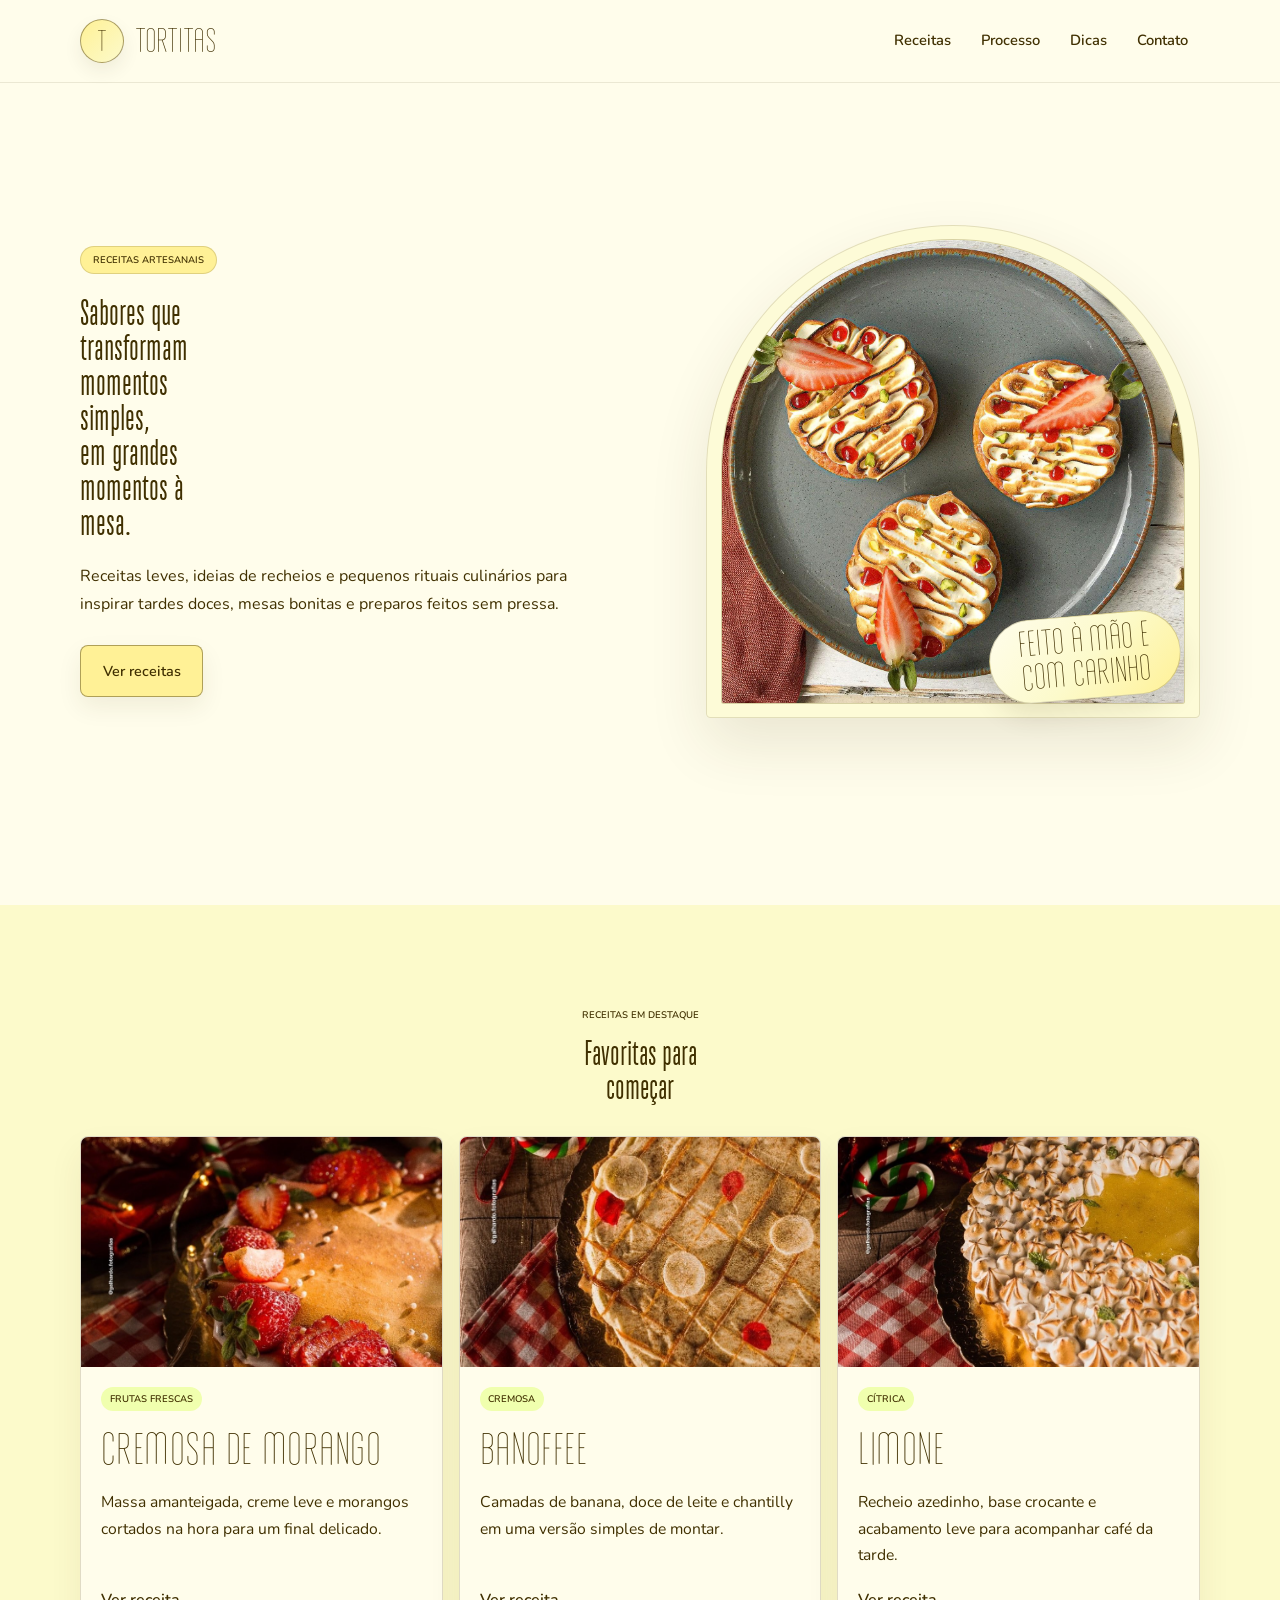
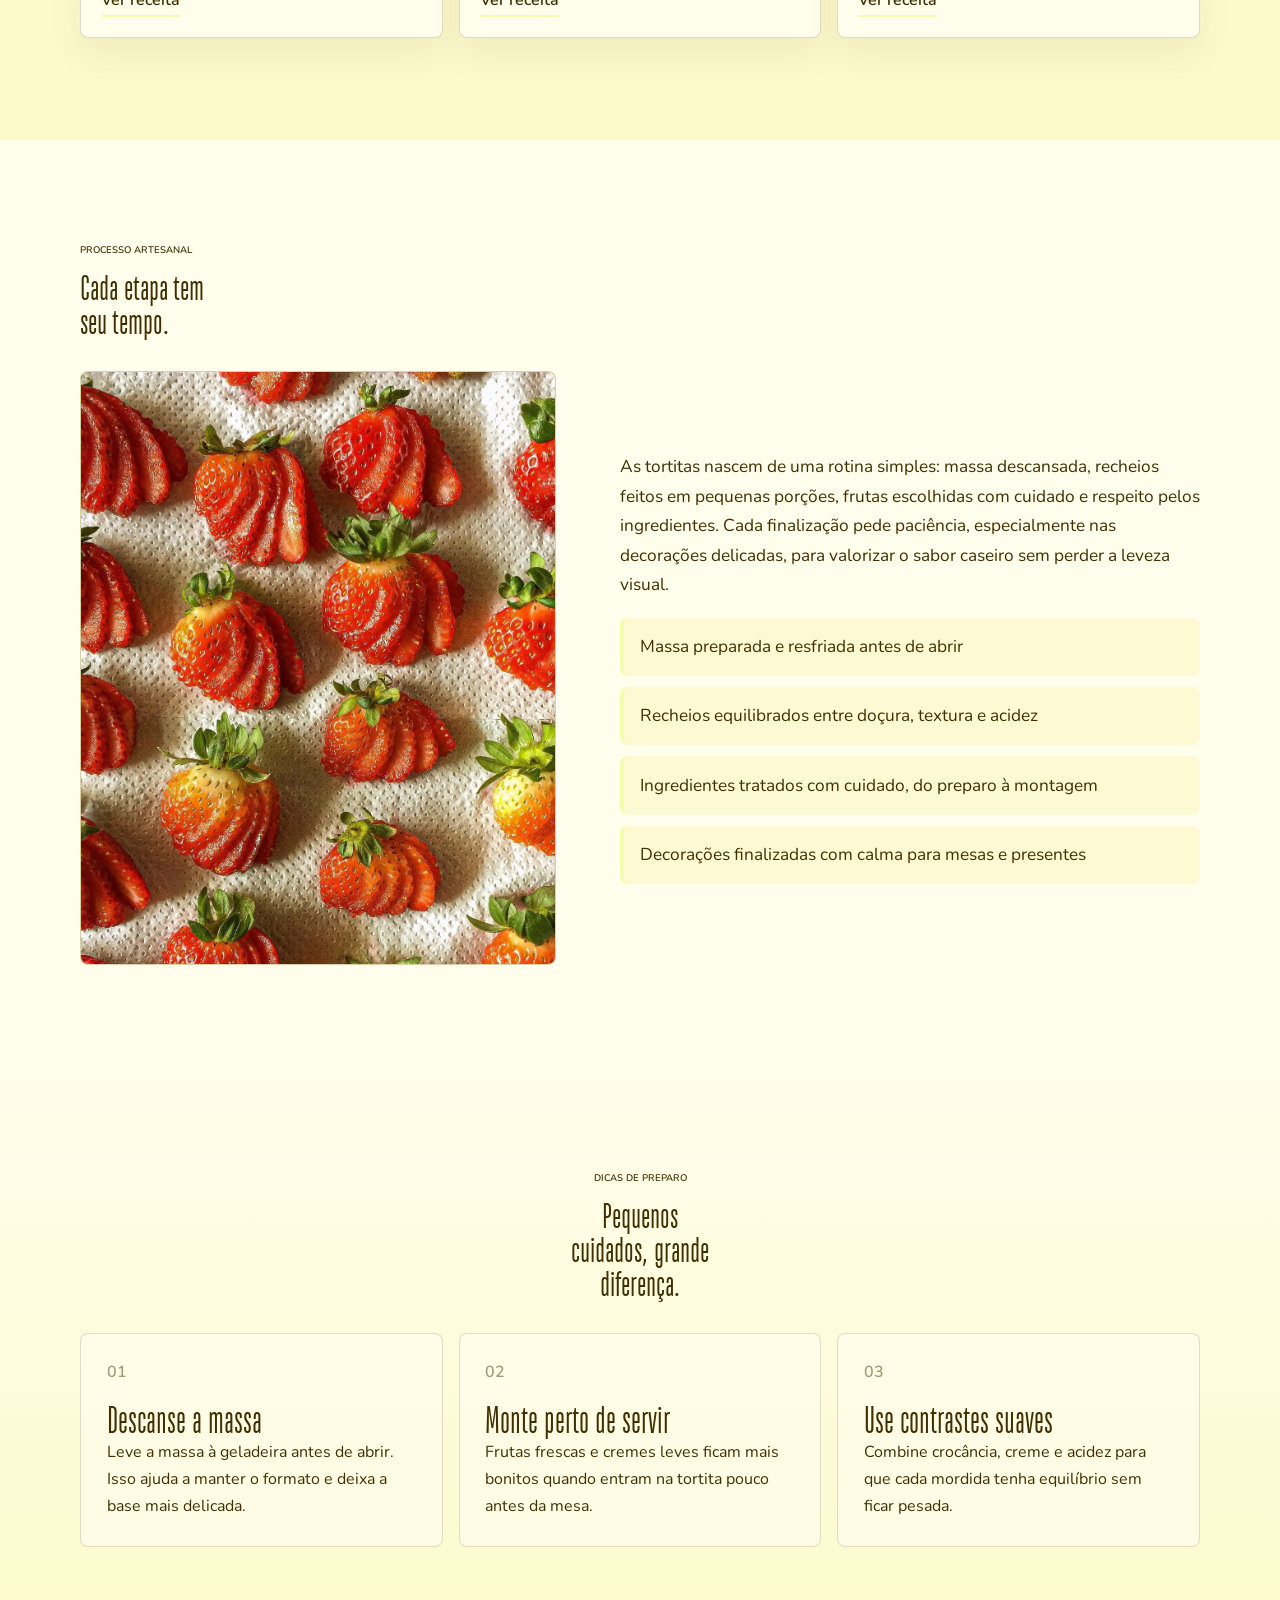
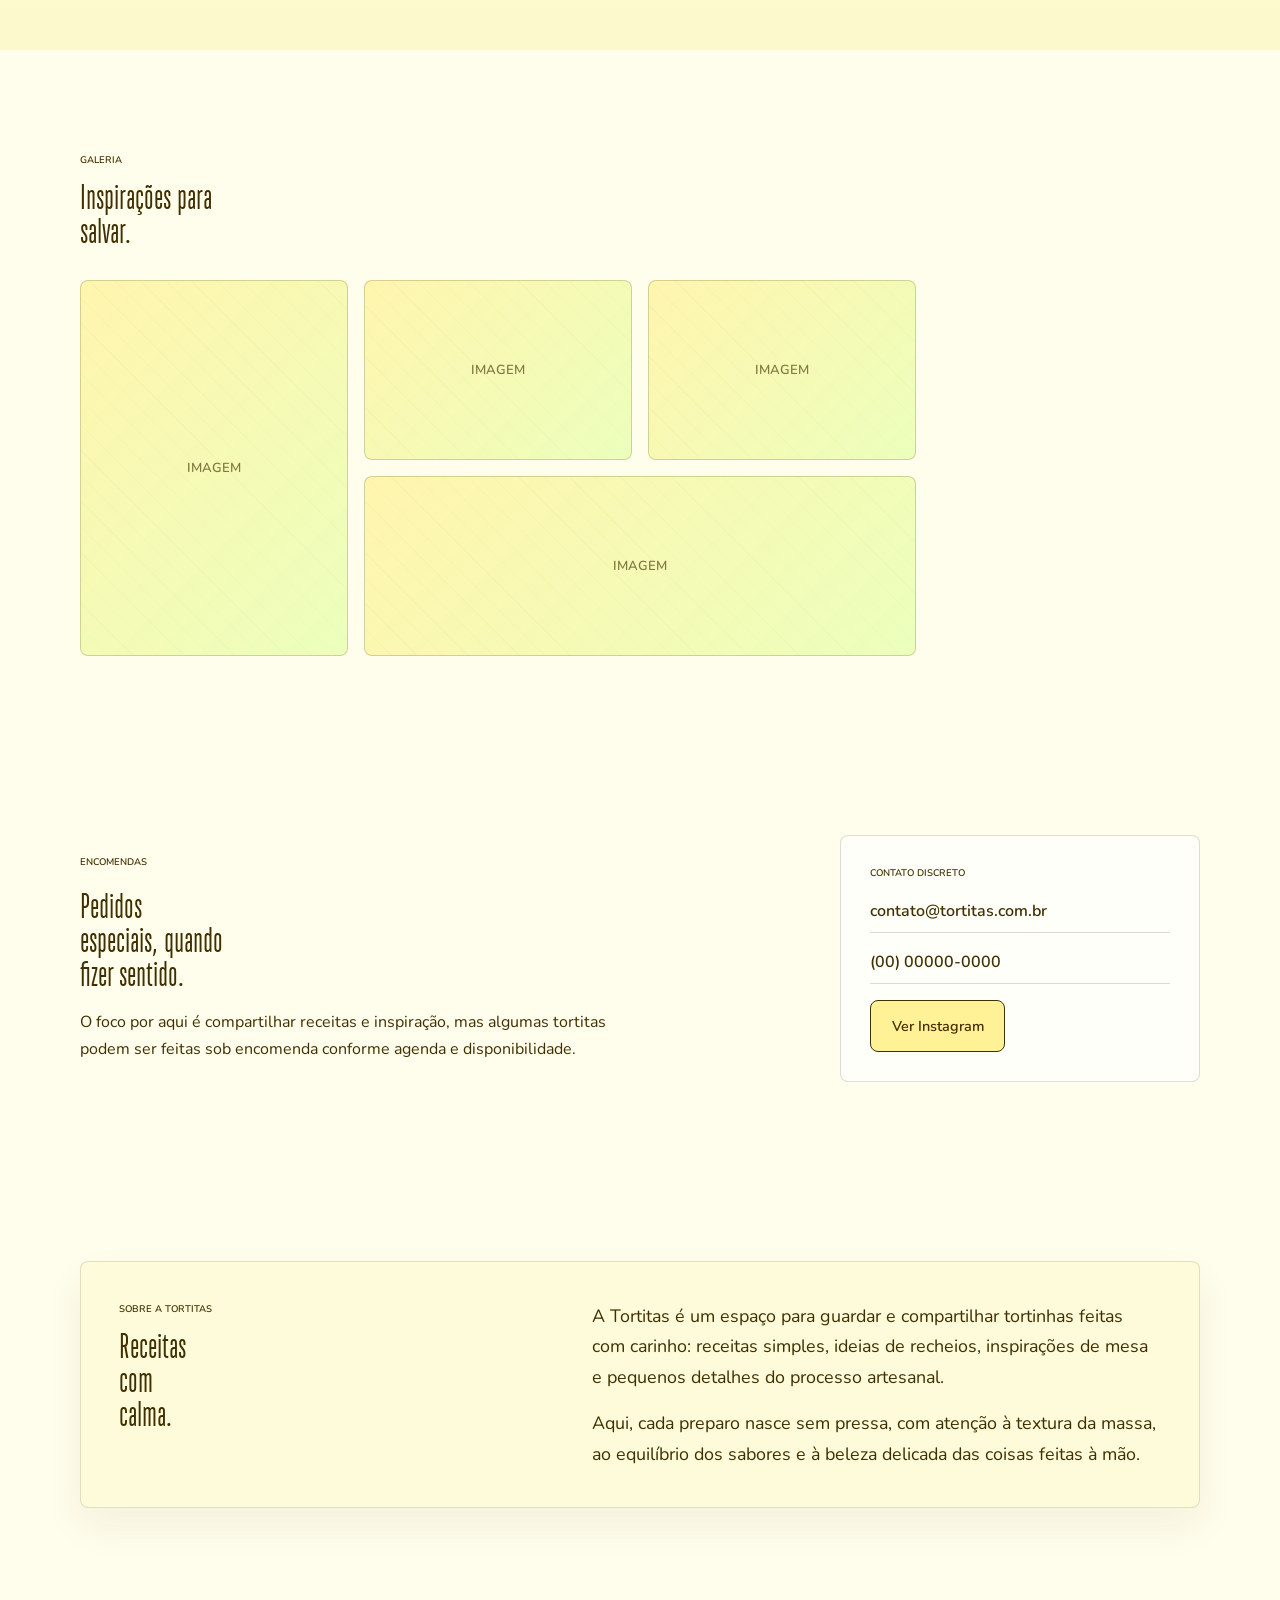
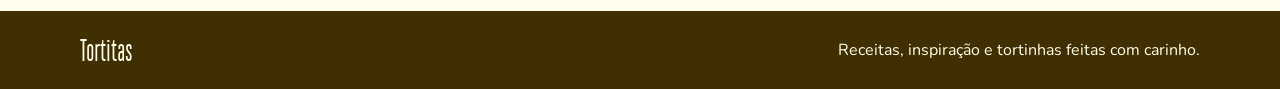
==== commit 00bb5088: "Atuualizacao" ====
--- a/index.html
+++ b/index.html
@@ -4,6 +4,7 @@
   <meta charset="UTF-8">
   <meta name="viewport" content="width=device-width, initial-scale=1.0">
   <meta name="description" content="Tortitas: receitas, inspiração e processos artesanais para tortinhas delicadas feitas em casa.">
+  <link rel="icon" href="favicon.png">
   <title>Tortitas | Receitas artesanais</title>
   <link rel="stylesheet" href="estilo/style.css">
 </head>
@@ -69,7 +70,7 @@
             <p class="card-meta">cremosa</p>
             <h3>Banoffee</h3>
             <p>Camadas de banana, doce de leite e chantilly em uma versão simples de montar.</p>
-            <a class="text-link" href="receitas.html">Ver receita</a>
+            <a class="text-link" href="receitas/banoffee.html">Ver receita</a>
           </div>
         </article>
 
@@ -81,7 +82,7 @@
             <p class="card-meta">cítrica</p>
             <h3>Limone</h3>
             <p>Recheio azedinho, base crocante e acabamento leve para acompanhar café da tarde.</p>
-            <a class="text-link" href="receitas.html">Ver receita</a>
+            <a class="text-link" href="receitas/limone.html">Ver receita</a>
           </div>
         </article>
       </div>
--- a/estilo/style.css
+++ b/estilo/style.css
@@ -19,7 +19,7 @@
 }
 
 @font-face {
-  font-family: "Salve Decorative";
+  font-family: "Salve Narrow";
   src: url("../salve-narrow-font/Salve-Narrow.otf") format("opentype");
   font-weight: 400;
 }
@@ -28,7 +28,7 @@
   --cream: #FFFDEB;
   --butter: #FCFACB;
   --sun: #FFF196;
-  --green: #E6FFAE;
+  --green: #f0ffae;
   --ink: #403001;
   --white: #ffffff;
   --line: rgba(64, 48, 1, 0.16);
@@ -77,19 +77,20 @@
 h2,
 h3,
 .brand-name {
-  font-family: "TT Bluescreens", Georgia, serif;
+  font-family: "TT Bluescreens";
   font-weight: 400;
   line-height: 0.95;
 }
 
 h1 {
   max-width: 13ch;
-  font-size: clamp(3.6rem, 8vw, 7.3rem);
+  font-family: "TT Bluescreens", Georgia, serif;
+  font-size: clamp(2.0rem, 2.8vw, 3.0rem);
 }
 
 h2 {
   max-width: 13ch;
-  font-size: clamp(2.8rem, 5.8vw, 5.2rem);
+  font-size: clamp(2.0rem, 2.8vw, 3.0rem);
 }
 
 h3 {
@@ -129,14 +130,15 @@
   place-items: center;
   border: 1px solid rgba(64, 48, 1, 0.45);
   border-radius: 50%;
-  background: linear-gradient(135deg, var(--green), var(--butter));
-  font-family: "TT Bluescreens", Georgia, serif;
+  background: linear-gradient(135deg, var(--sun), var(--butter));
+  font-family: "Salve Narrow";
   font-size: 1.9rem;
   line-height: 1;
   box-shadow: 0 8px 18px rgba(64, 48, 1, 0.08);
 }
 
 .brand-name {
+  font-family: "Salve Narrow";
   font-size: 2.15rem;
   line-height: 1;
 }
@@ -198,7 +200,7 @@
 .eyebrow,
 .card-meta,
 .contact-label {
-  font-size: 0.78rem;
+  font-size: 0.6rem;
   font-weight: 700;
   letter-spacing: 0;
   text-transform: uppercase;
@@ -213,14 +215,15 @@
   padding: 0.8rem 1.3rem;
   border: 1px solid var(--ink);
   border-radius: var(--radius);
-  font-weight: 700;
+  font-weight: 600;
+  font-size: 0.9rem;
   transition: transform 180ms ease, box-shadow 180ms ease, background 180ms ease;
 }
 
 .button:hover,
 .button:focus-visible {
   transform: translateY(-2px);
-  box-shadow: 0 12px 24px rgba(64, 48, 1, 0.12);
+  box-shadow: 0 10px 12px rgba(64, 48, 1, 0.12);
 }
 
 .button-primary {
@@ -245,8 +248,8 @@
   grid-template-columns: minmax(0, 1fr) minmax(300px, 0.92fr);
   align-items: center;
   gap: clamp(2.5rem, 7vw, 5.8rem);
-  padding-top: clamp(4rem, 8vw, 7rem);
-  padding-bottom: clamp(4.5rem, 8vw, 7rem);
+  padding-top: clamp(1.5rem, 3vw, 2.0rem);
+  padding-bottom: clamp(4.5rem, 6vw, 5rem);
 }
 
 .hero-content,
@@ -266,17 +269,18 @@
   padding: 0.3rem 0.75rem;
   border: 1px solid rgba(64, 48, 1, 0.16);
   border-radius: 999px;
-  background: rgba(230, 255, 174, 0.72);
+  background: var(--sun);
 }
 
 .hero h1 {
   max-width: 12ch;
-  font-size: clamp(3.6rem, 7.4vw, 6.8rem);
+  font-size: clamp(2.0rem, 7.4vw, 2.3rem);
+  font-family: "TT Bluescreens";
 }
 
 .hero-text {
   max-width: 32rem;
-  font-size: clamp(1.08rem, 1.8vw, 1.22rem);
+  font-size: clamp(0.8rem, 1.8vw, 1.0rem);
   line-height: 1.75;
 }
 
@@ -346,10 +350,10 @@
   max-width: 12rem;
   margin: 0;
   padding: 0.45rem 0.9rem;
-  background: linear-gradient(135deg, var(--cream), var(--butter) 52%, var(--green));
+  background: linear-gradient(135deg, var(--cream), var(--butter) 52%, var(--sun));
   border: 1px solid rgba(64, 48, 1, 0.22);
   border-radius: 999px;
-  font-family: "Salve Decorative", "Brush Script MT", cursive;
+  font-family: "Salve Narrow", cursive;
   font-size: clamp(1.45rem, 2.8vw, 2.35rem);
   line-height: 0.95;
   text-align: center;
@@ -426,6 +430,13 @@
   border-radius: var(--radius);
   background: var(--cream);
   box-shadow: 0 16px 34px rgba(64, 48, 1, 0.07);
+}
+
+.recipe-card h3 {
+  font-family: "Salve Narrow", serif;
+  font-size: clamp(2rem, 3.5vw, 3rem);
+  line-height: 0.92;
+  letter-spacing: 0.01em;
 }
 
 .card-image {
@@ -669,8 +680,9 @@
 }
 
 .editorial-recipe-content h2 {
-  max-width: 9ch;
-  font-size: clamp(2.8rem, 5vw, 4.6rem);
+  font-family: "Salve Narrow", serif;
+  max-width: 10ch;
+  font-size: clamp(0.8rem, 5vw, 4.6rem);
 }
 
 .editorial-recipe-content h2 a {
@@ -942,6 +954,7 @@
   h1,
   h2 {
     max-width: 11ch;
+
   }
 
   .button {
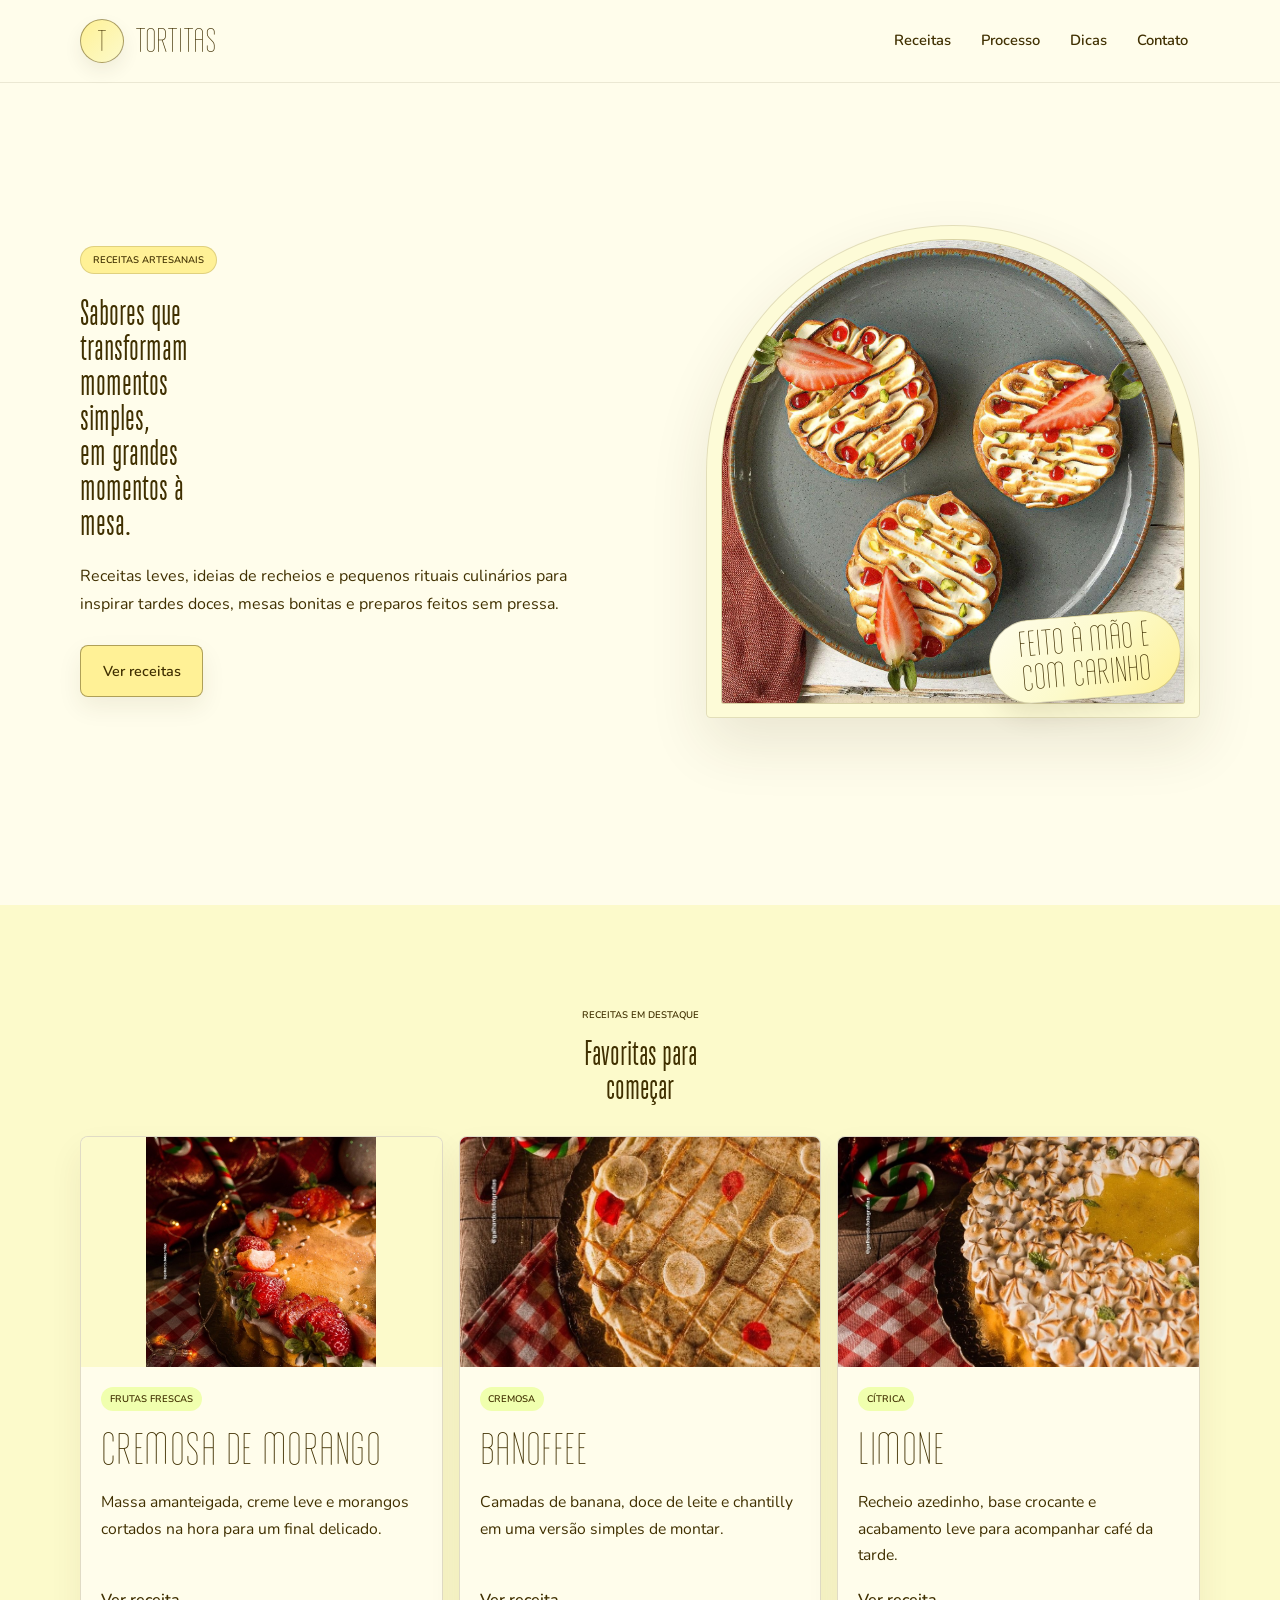
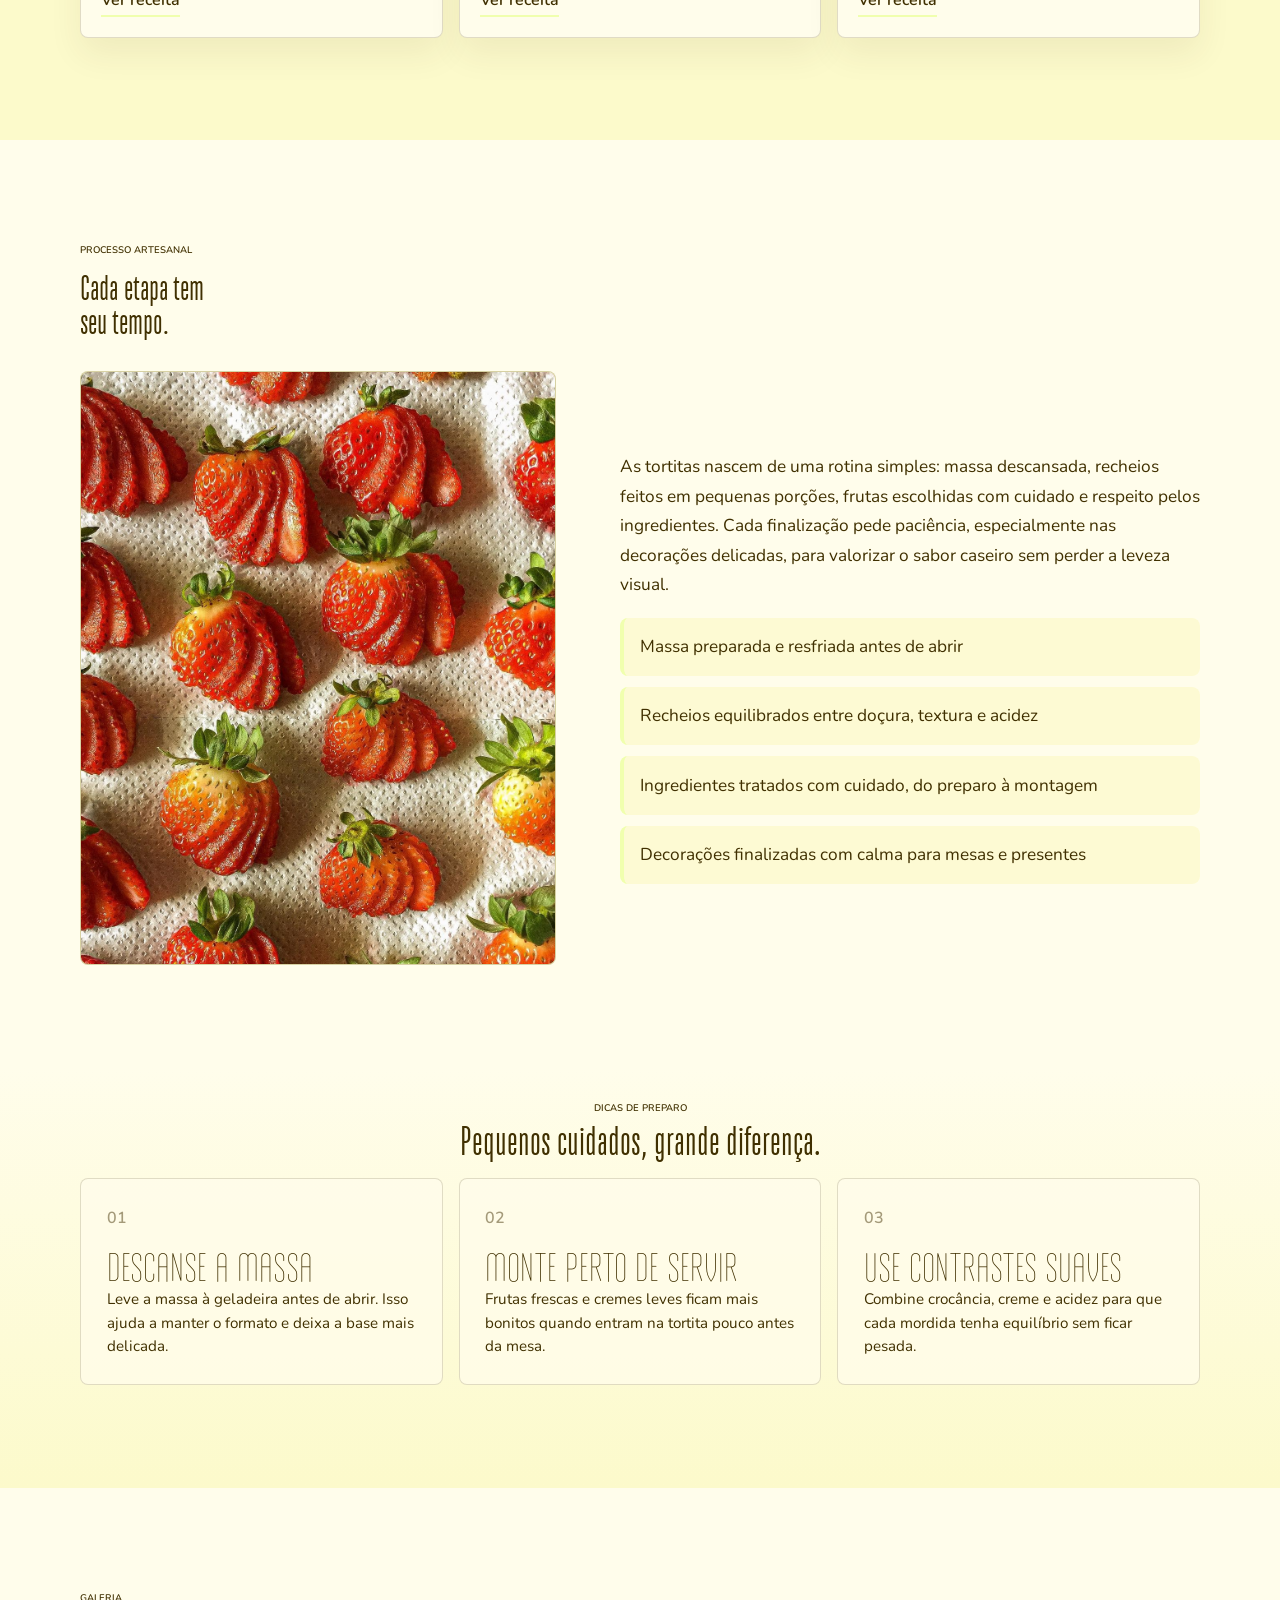
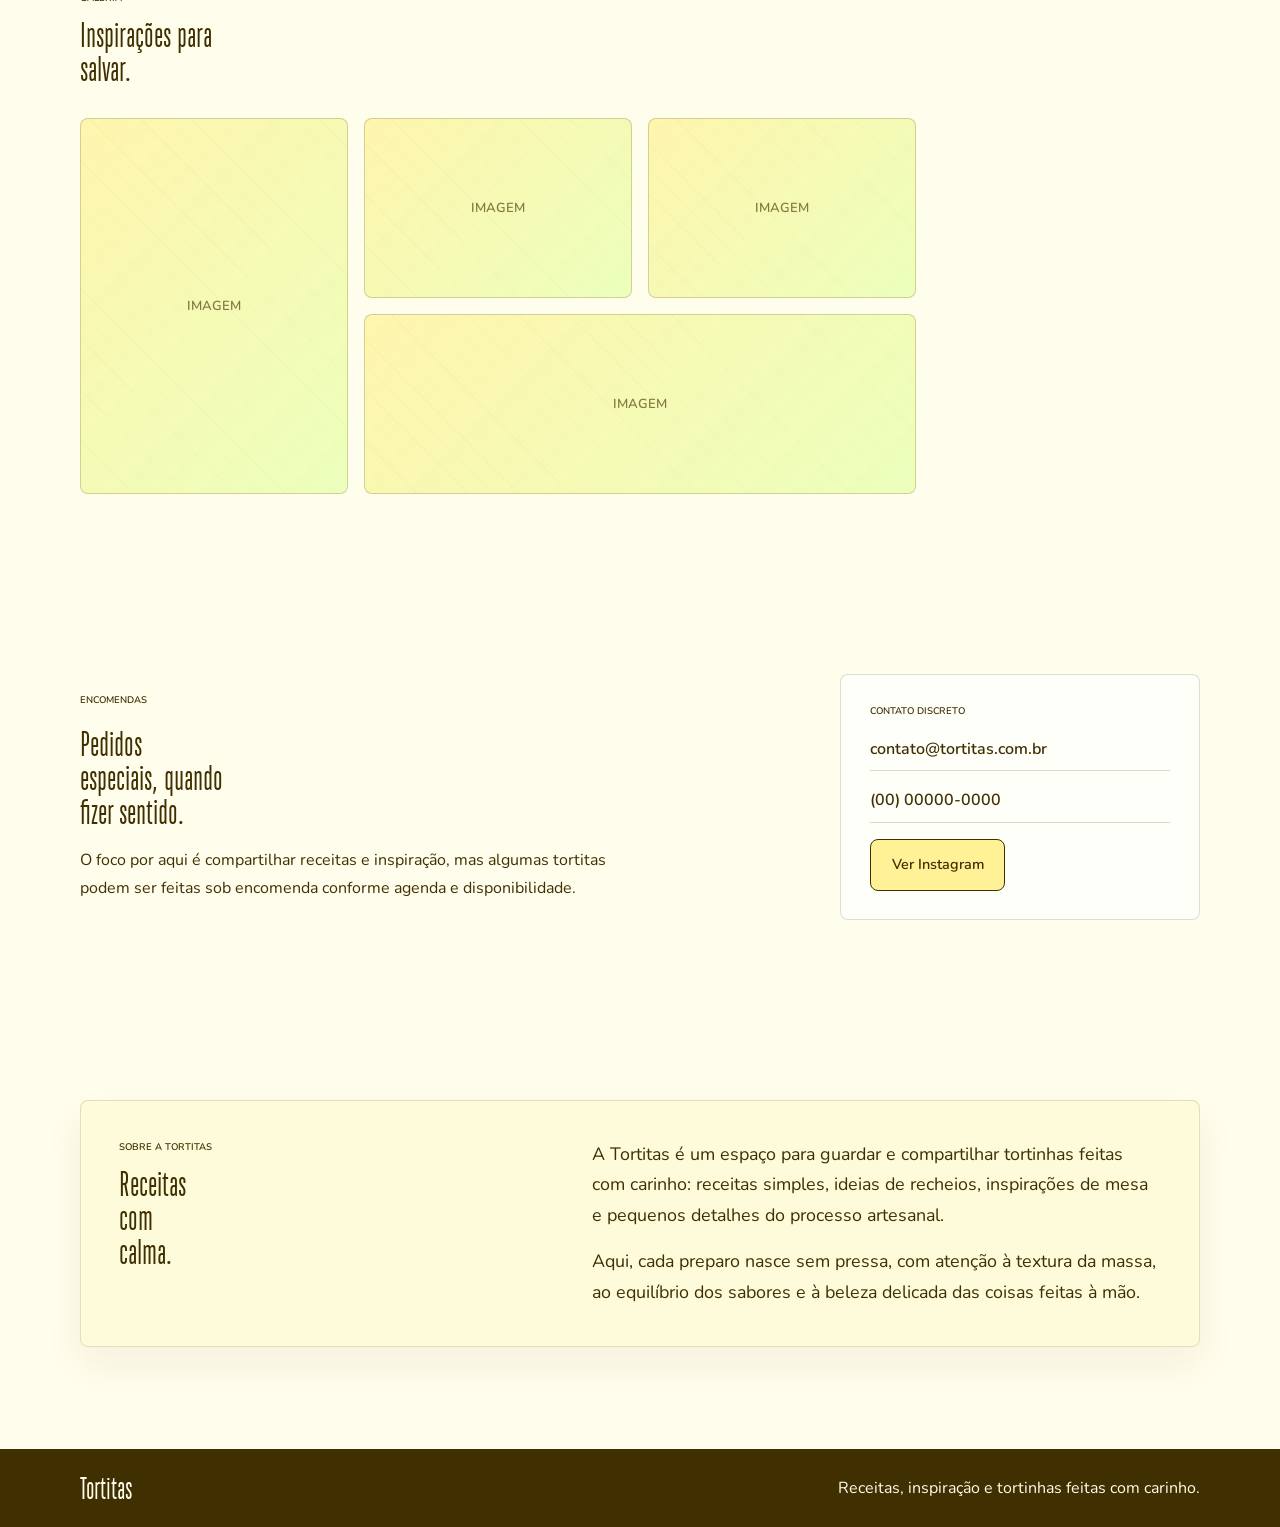
==== commit 312cf1f7: "Atualizacao" ====
--- a/index.html
+++ b/index.html
@@ -52,13 +52,13 @@
       <div class="recipe-grid">
         <article class="recipe-card">
           <figure class="card-image">
-            <img src="images/cremosamorango (2).jpg" alt="Tortita cremosa de morango">
+            <img class="card-image-contain" src="images/cremosamorango (2).jpg" alt="Tortita cremosa de morango">
           </figure>
           <div class="card-content">
             <p class="card-meta">frutas frescas</p>
-            <h3>Cremosa de Morango</h3>
+            <h3><a href="receitas/cremosademorango.html">Cremosa de Morango</a></h3>
             <p>Massa amanteigada, creme leve e morangos cortados na hora para um final delicado.</p>
-            <a class="text-link" href="receitas.html">Ver receita</a>
+            <a class="text-link" href="receitas/cremosademorango.html">Ver receita</a>
           </div>
         </article>
 
@@ -68,7 +68,7 @@
           </figure>
           <div class="card-content">
             <p class="card-meta">cremosa</p>
-            <h3>Banoffee</h3>
+            <h3><a href="receitas/banoffee.html">Banoffee</a></h3>
             <p>Camadas de banana, doce de leite e chantilly em uma versão simples de montar.</p>
             <a class="text-link" href="receitas/banoffee.html">Ver receita</a>
           </div>
@@ -80,7 +80,7 @@
           </figure>
           <div class="card-content">
             <p class="card-meta">cítrica</p>
-            <h3>Limone</h3>
+            <h3><a href="receitas/limone.html">Limone</a></h3>
             <p>Recheio azedinho, base crocante e acabamento leve para acompanhar café da tarde.</p>
             <a class="text-link" href="receitas/limone.html">Ver receita</a>
           </div>
--- a/estilo/style.css
+++ b/estilo/style.css
@@ -402,6 +402,12 @@
   max-width: 42rem;
   font-size: clamp(1rem, 1.5vw, 1.12rem);
 }
+#recipe-title {
+  font-family: "Salve Narrow", serif;
+  font-size: clamp(3.5rem, 7vw, 6rem);
+  line-height: 0.9;
+  letter-spacing: 0.02em;
+}
 
 .recipes {
   width: 100%;
@@ -456,6 +462,11 @@
   object-position: center;
 }
 
+.card-image img.card-image-contain {
+  object-fit: contain;
+  background: var(--butter);
+}
+
 .card-content {
   flex: 1;
   display: flex;
@@ -468,6 +479,16 @@
   font-size: 0.98rem;
 }
 
+.card-content h3 a {
+  color: inherit;
+  text-decoration: none;
+}
+
+.card-content h3 a:hover,
+.card-content h3 a:focus-visible {
+  color: inherit;
+}
+
 .card-meta {
   width: fit-content;
   padding: 0.25rem 0.55rem;
@@ -553,6 +574,36 @@
   font-weight: 700;
 }
 
+.tips.section {
+  padding-top: 2rem;
+}
+
+.tips .section-heading {
+  margin-bottom: 1.1rem;
+}
+
+.tips .section-heading-centered {
+  gap: 0.35rem;
+}
+
+.tips .section-heading-centered h2 {
+  max-width: none;
+  white-space: nowrap;
+  font-size: clamp(2.1rem, 3.2vw, 2.8rem);
+  line-height: 0.95;
+}
+
+.tip-item h3 {
+  font-size: clamp(2.5rem, 3vw, 5rem);
+  font-family: "Salve Narrow", serif;
+  line-height: 1;
+}
+
+.tip-item p {
+  font-size: 0.95rem;
+  line-height: 1.55;
+}
+
 .gallery-grid {
   display: grid;
   grid-template-columns: repeat(4, 1fr);
@@ -609,8 +660,8 @@
   display: grid;
   justify-items: center;
   gap: 1.1rem;
-  padding-top: clamp(4rem, 8vw, 7rem);
-  padding-bottom: clamp(3rem, 6vw, 4.5rem);
+  padding-top: clamp(2.8rem, 5.5vw, 4.8rem);
+  padding-bottom: clamp(2.2rem, 4.5vw, 3.5rem);
   text-align: center;
 }
 
@@ -681,8 +732,8 @@
 
 .editorial-recipe-content h2 {
   font-family: "Salve Narrow", serif;
-  max-width: 10ch;
-  font-size: clamp(0.8rem, 5vw, 4.6rem);
+  max-width: 12ch;
+  font-size: clamp(0.8rem, 5vw, 3.6rem);
 }
 
 .editorial-recipe-content h2 a {
@@ -710,11 +761,11 @@
 
 .recipe-detail-hero {
   display: grid;
-  grid-template-columns: minmax(0, 0.9fr) minmax(300px, 0.86fr);
+  grid-template-columns: minmax(0, 0.92fr) minmax(280px, 0.76fr);
   align-items: center;
-  gap: clamp(2rem, 6vw, 5rem);
-  padding-top: clamp(4rem, 8vw, 7rem);
-  padding-bottom: clamp(3rem, 6vw, 5rem);
+  gap: clamp(2rem, 5vw, 4.2rem);
+  padding-top: clamp(2.8rem, 6vw, 5rem);
+  padding-bottom: clamp(2.4rem, 5vw, 4rem);
 }
 
 .recipe-detail-copy {
@@ -723,7 +774,8 @@
 }
 
 .recipe-detail-copy h1 {
-  max-width: 8ch;
+  max-width: 9.5ch;
+  font-size: clamp(2.9rem, 6vw, 5.5rem);
 }
 
 .recipe-detail-copy p:not(.eyebrow) {
@@ -739,13 +791,13 @@
 
 .recipe-detail-image {
   display: flex;
-  min-height: clamp(360px, 48vw, 560px);
+  min-height: clamp(300px, 40vw, 470px);
   margin: 0;
   overflow: hidden;
   border: 1px solid rgba(64, 48, 1, 0.16);
-  border-radius: 999px 999px 12px 12px;
+  border-radius: 220px 220px 10px 10px;
   background: var(--butter);
-  box-shadow: 0 24px 54px rgba(64, 48, 1, 0.11);
+  box-shadow: 0 20px 44px rgba(64, 48, 1, 0.1);
 }
 
 .recipe-detail-image img {
@@ -773,7 +825,7 @@
 
 .recipe-overview h2 {
   max-width: none;
-  font-size: clamp(2rem, 3.2vw, 3rem);
+  font-size: clamp(1.65rem, 2.5vw, 2.35rem);
 }
 
 .recipe-section {
@@ -789,12 +841,13 @@
 }
 
 .recipe-section-heading h2 {
-  max-width: 12ch;
+  max-width: 16ch;
+  font-size: clamp(2.45rem, 4.7vw, 4.35rem);
 }
 
 .recipe-block-grid {
   display: grid;
-  grid-template-columns: minmax(220px, 0.55fr) minmax(0, 1fr);
+  grid-template-columns: minmax(220px, 0.5fr) minmax(0, 1.08fr);
   gap: 1rem;
   align-items: stretch;
 }
@@ -808,7 +861,24 @@
 
 .recipe-panel h3 {
   margin-bottom: 0.8rem;
-  font-size: clamp(1.8rem, 2.8vw, 2.4rem);
+  font-size: clamp(1.55rem, 2.25vw, 2.05rem);
+}
+
+.strawberry-title {
+  display: grid;
+  justify-items: center;
+  width: fit-content;
+  max-width: none;
+  text-align: center;
+  text-transform: uppercase;
+}
+
+.strawberry-title span {
+  display: block;
+}
+
+.strawberry-title span:nth-child(2) {
+  transform: translateX(0.12em);
 }
 
 .recipe-panel ul,
@@ -912,7 +982,8 @@
   }
 
   .recipe-detail-image {
-    min-height: 320px;
+    min-height: 280px;
+    border-radius: 180px 180px 10px 10px;
   }
 }
 
@@ -991,3 +1062,9 @@
     flex-direction: column;
   }
 }
+
+@media (max-width: 640px) {
+  .tips .section-heading-centered h2 {
+    white-space: normal;
+  }
+}
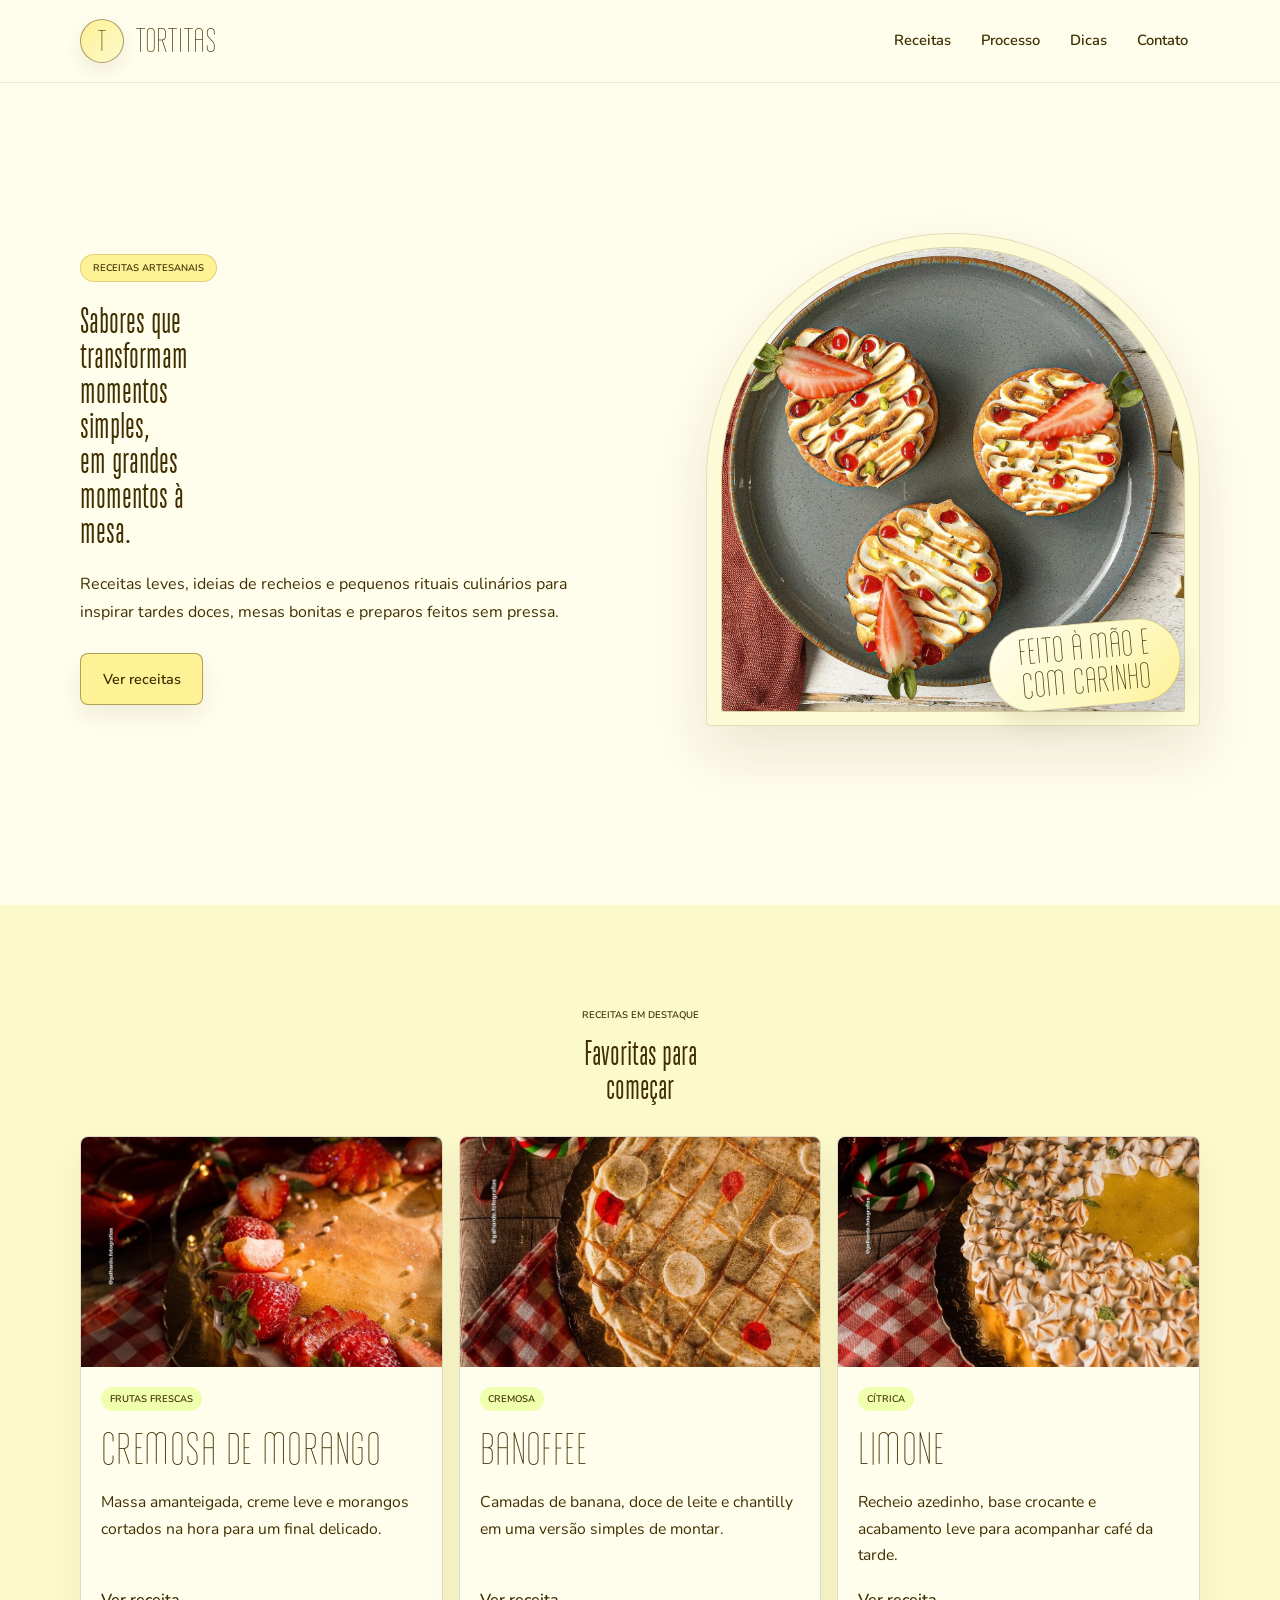
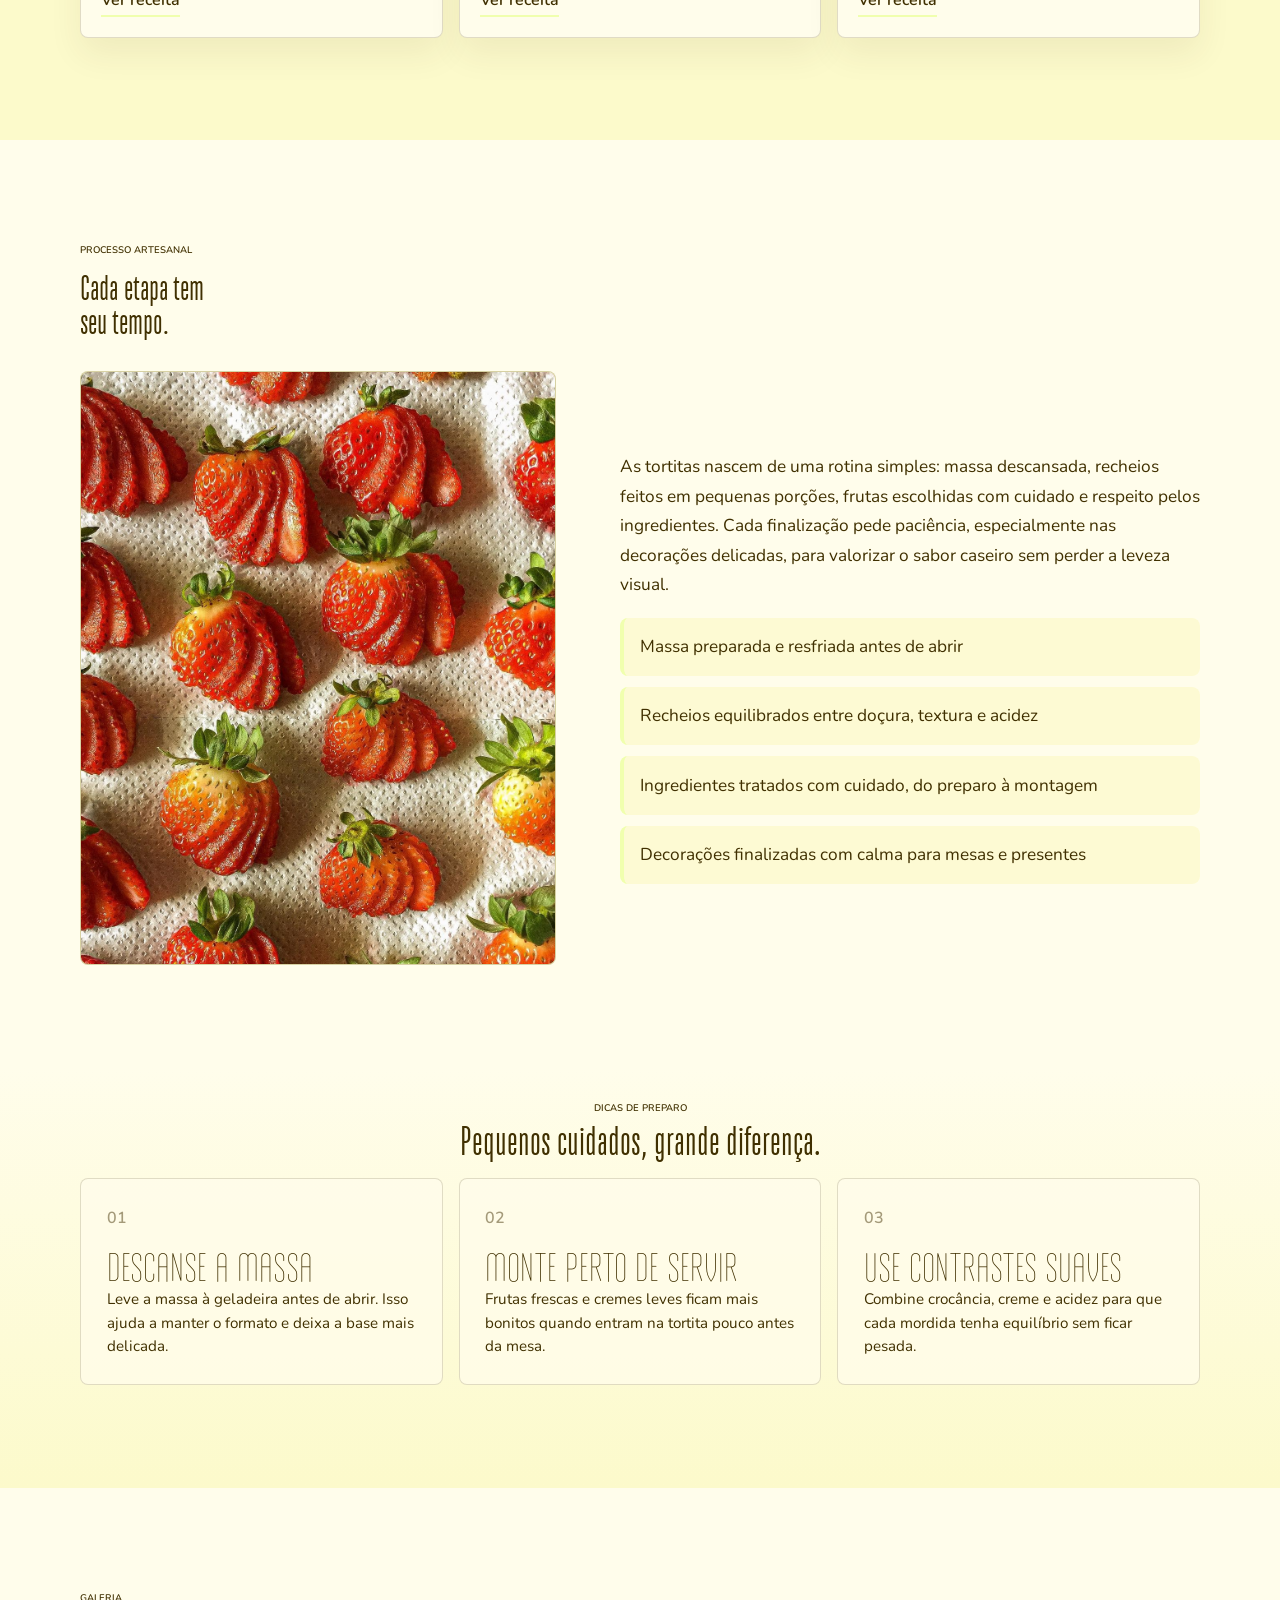
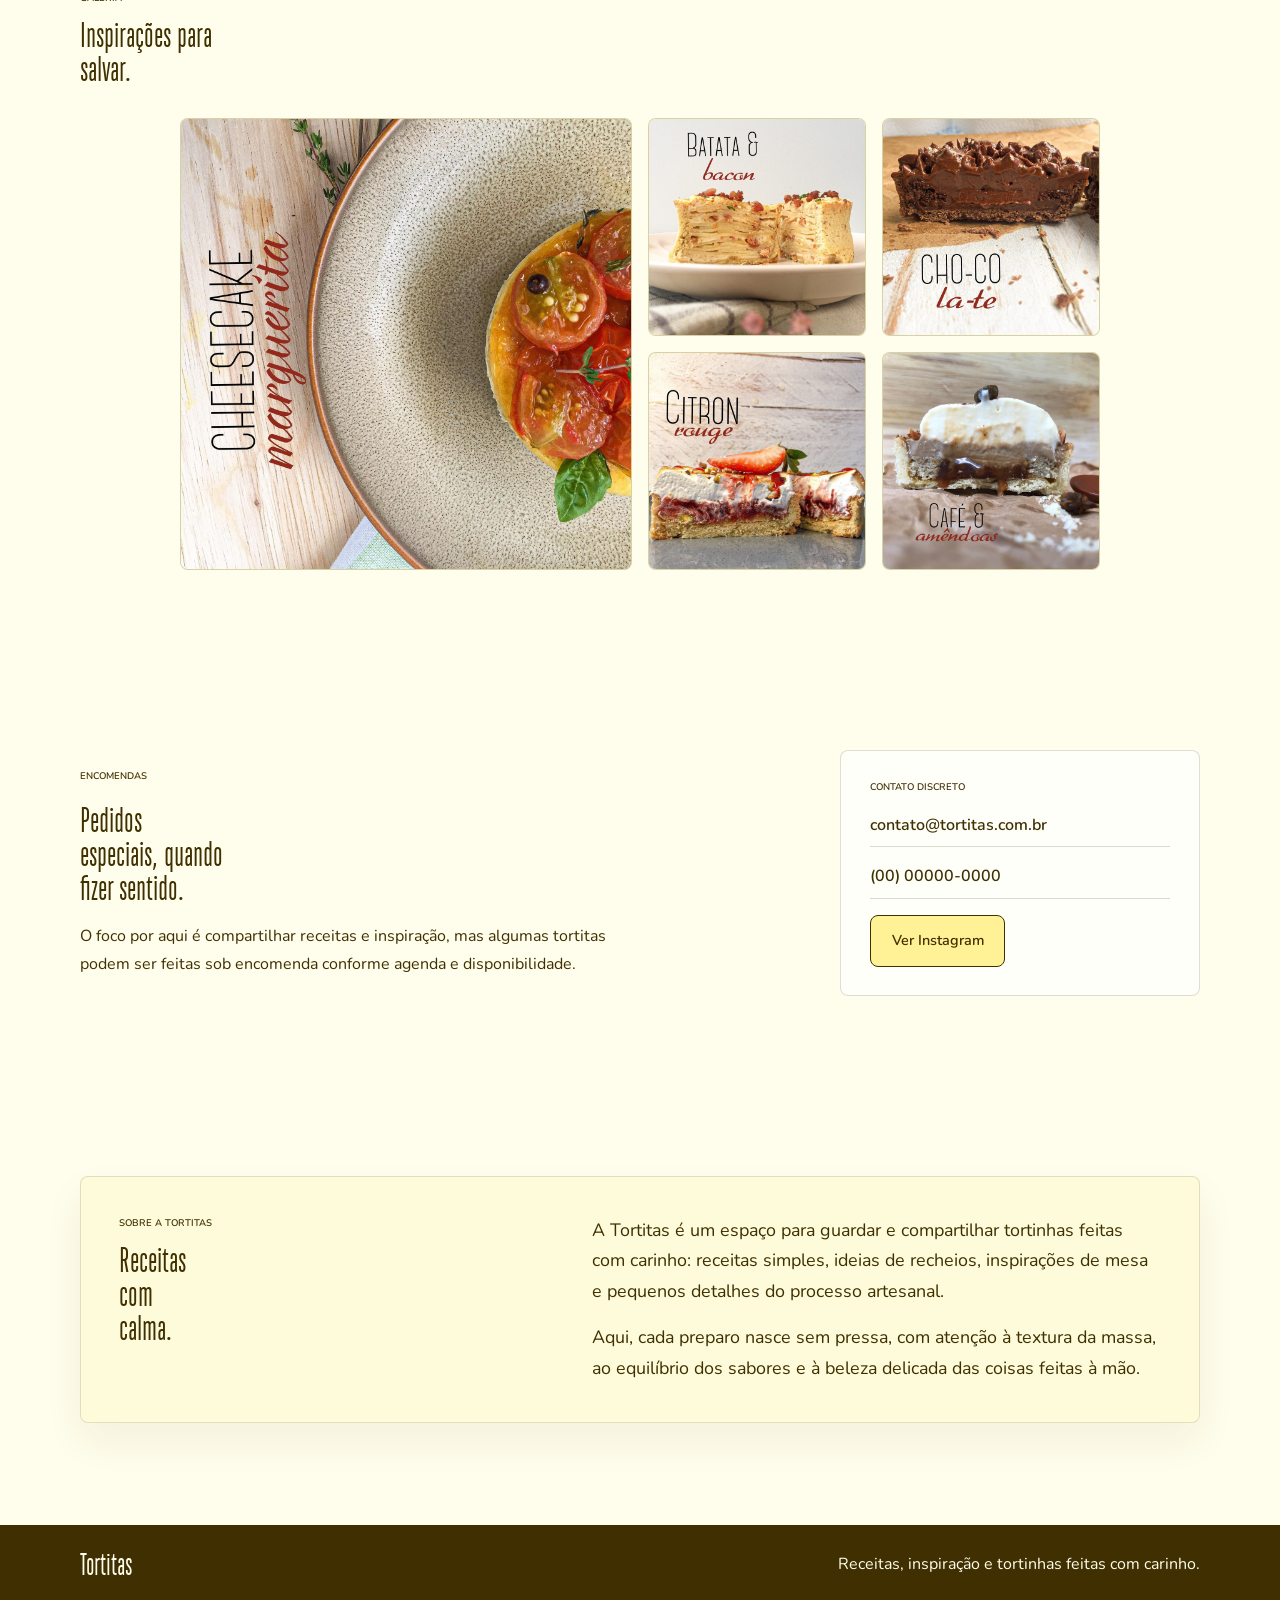
==== commit de4611b7: "Atualizacao fainal" ====
--- a/index.html
+++ b/index.html
@@ -52,7 +52,7 @@
       <div class="recipe-grid">
         <article class="recipe-card">
           <figure class="card-image">
-            <img class="card-image-contain" src="images/cremosamorango (2).jpg" alt="Tortita cremosa de morango">
+            <img class="card-image-morango" src="images/cremosamorango (2).jpg" alt="Tortita cremosa de morango">
           </figure>
           <div class="card-content">
             <p class="card-meta">frutas frescas</p>
@@ -151,10 +151,21 @@
       </div>
 
       <div class="gallery-grid">
-        <div class="image-placeholder gallery-item gallery-item-tall"><span>imagem</span></div>
-        <div class="image-placeholder gallery-item"><span>imagem</span></div>
-        <div class="image-placeholder gallery-item"><span>imagem</span></div>
-        <div class="image-placeholder gallery-item gallery-item-wide"><span>imagem</span></div>
+        <figure class="gallery-item gallery-item-feature">
+          <img src="images/inspiracao7.jpg" alt="Inspiração delicada de doces artesanais">
+        </figure>
+        <figure class="gallery-item">
+          <img class="gallery-image-contain" src="images/inspiracao4.jpg" alt="Detalhe delicado de receita Tortitas">
+        </figure>
+        <figure class="gallery-item">
+          <img src="images/inspiracao5.jpg" alt="Inspiração de preparo artesanal">
+        </figure>
+        <figure class="gallery-item">
+          <img src="images/inspiracao6.jpg" alt="Mesa com inspiração de tortitas">
+        </figure>
+        <figure class="gallery-item">
+          <img src="images/inspiracao3.png" alt="Inspiração artesanal Tortitas">
+        </figure>
       </div>
     </section>
 
@@ -172,7 +183,7 @@
         <p class="contact-label">Contato discreto</p>
         <a href="mailto:contato@tortitas.com.br">contato@tortitas.com.br</a>
         <a href="tel:+550000000000">(00) 00000-0000</a>
-        <a class="button button-secondary" href="https://www.instagram.com/" target="_blank" rel="noreferrer">
+        <a class="button button-secondary" href="https://www.instagram.com/tortitascuiaba/" target="_blank" rel="noreferrer">
           Ver Instagram
         </a>
       </div>
--- a/estilo/style.css
+++ b/estilo/style.css
@@ -45,6 +45,7 @@
 
 html {
   scroll-behavior: smooth;
+  scroll-padding-top: 110px;
 }
 
 body {
@@ -195,6 +196,7 @@
   width: min(calc(100% - 2rem), var(--max-width));
   margin: 0 auto;
   padding: var(--section-space) 0;
+  scroll-margin-top: 110px;
 }
 
 .eyebrow,
@@ -248,7 +250,7 @@
   grid-template-columns: minmax(0, 1fr) minmax(300px, 0.92fr);
   align-items: center;
   gap: clamp(2.5rem, 7vw, 5.8rem);
-  padding-top: clamp(1.5rem, 3vw, 2.0rem);
+  padding-top: clamp(2.3rem, 4vw, 3rem);
   padding-bottom: clamp(4.5rem, 6vw, 5rem);
 }
 
@@ -462,9 +464,9 @@
   object-position: center;
 }
 
-.card-image img.card-image-contain {
-  object-fit: contain;
-  background: var(--butter);
+.card-image img.card-image-morango {
+  object-fit: cover;
+  object-position: center 58%;
 }
 
 .card-content {
@@ -605,22 +607,40 @@
 }
 
 .gallery-grid {
-  display: grid;
-  grid-template-columns: repeat(4, 1fr);
-  grid-auto-rows: 180px;
+  max-width: 920px;
+  display: grid;
+  grid-template-columns: repeat(4, minmax(0, 1fr));
+  grid-auto-flow: dense;
   gap: 1rem;
+  margin-inline: auto;
 }
 
 .gallery-item {
+  aspect-ratio: 1 / 1;
   min-height: auto;
-}
-
-.gallery-item-tall {
+  margin: 0;
+  overflow: hidden;
+  border: 1px solid rgba(64, 48, 1, 0.2);
+  border-radius: var(--radius);
+  background: var(--butter);
+}
+
+.gallery-item img {
+  width: 100%;
+  height: 100%;
+  display: block;
+  object-fit: cover;
+  object-position: center;
+}
+
+.gallery-item img.gallery-image-contain {
+  object-fit: contain;
+  background: var(--butter);
+}
+
+.gallery-item-feature {
+  grid-column: span 2;
   grid-row: span 2;
-}
-
-.gallery-item-wide {
-  grid-column: span 2;
 }
 
 .contact {
@@ -988,6 +1008,14 @@
 }
 
 @media (max-width: 640px) {
+  html {
+    scroll-padding-top: 150px;
+  }
+
+  .section {
+    scroll-margin-top: 150px;
+  }
+
   .navbar {
     min-height: auto;
     padding: 0.95rem 0 1rem;
@@ -1028,6 +1056,20 @@
 
   }
 
+  .hero-content {
+    justify-items: center;
+    text-align: center;
+  }
+
+  .hero .eyebrow,
+  .hero-text {
+    margin-inline: auto;
+  }
+
+  .hero h1 {
+    max-width: 9.8ch;
+  }
+
   .button {
     width: 100%;
   }
@@ -1048,11 +1090,9 @@
 
   .gallery-grid {
     grid-template-columns: 1fr;
-    grid-auto-rows: 220px;
-  }
-
-  .gallery-item-tall,
-  .gallery-item-wide {
+  }
+
+  .gallery-item-feature {
     grid-column: auto;
     grid-row: auto;
   }
